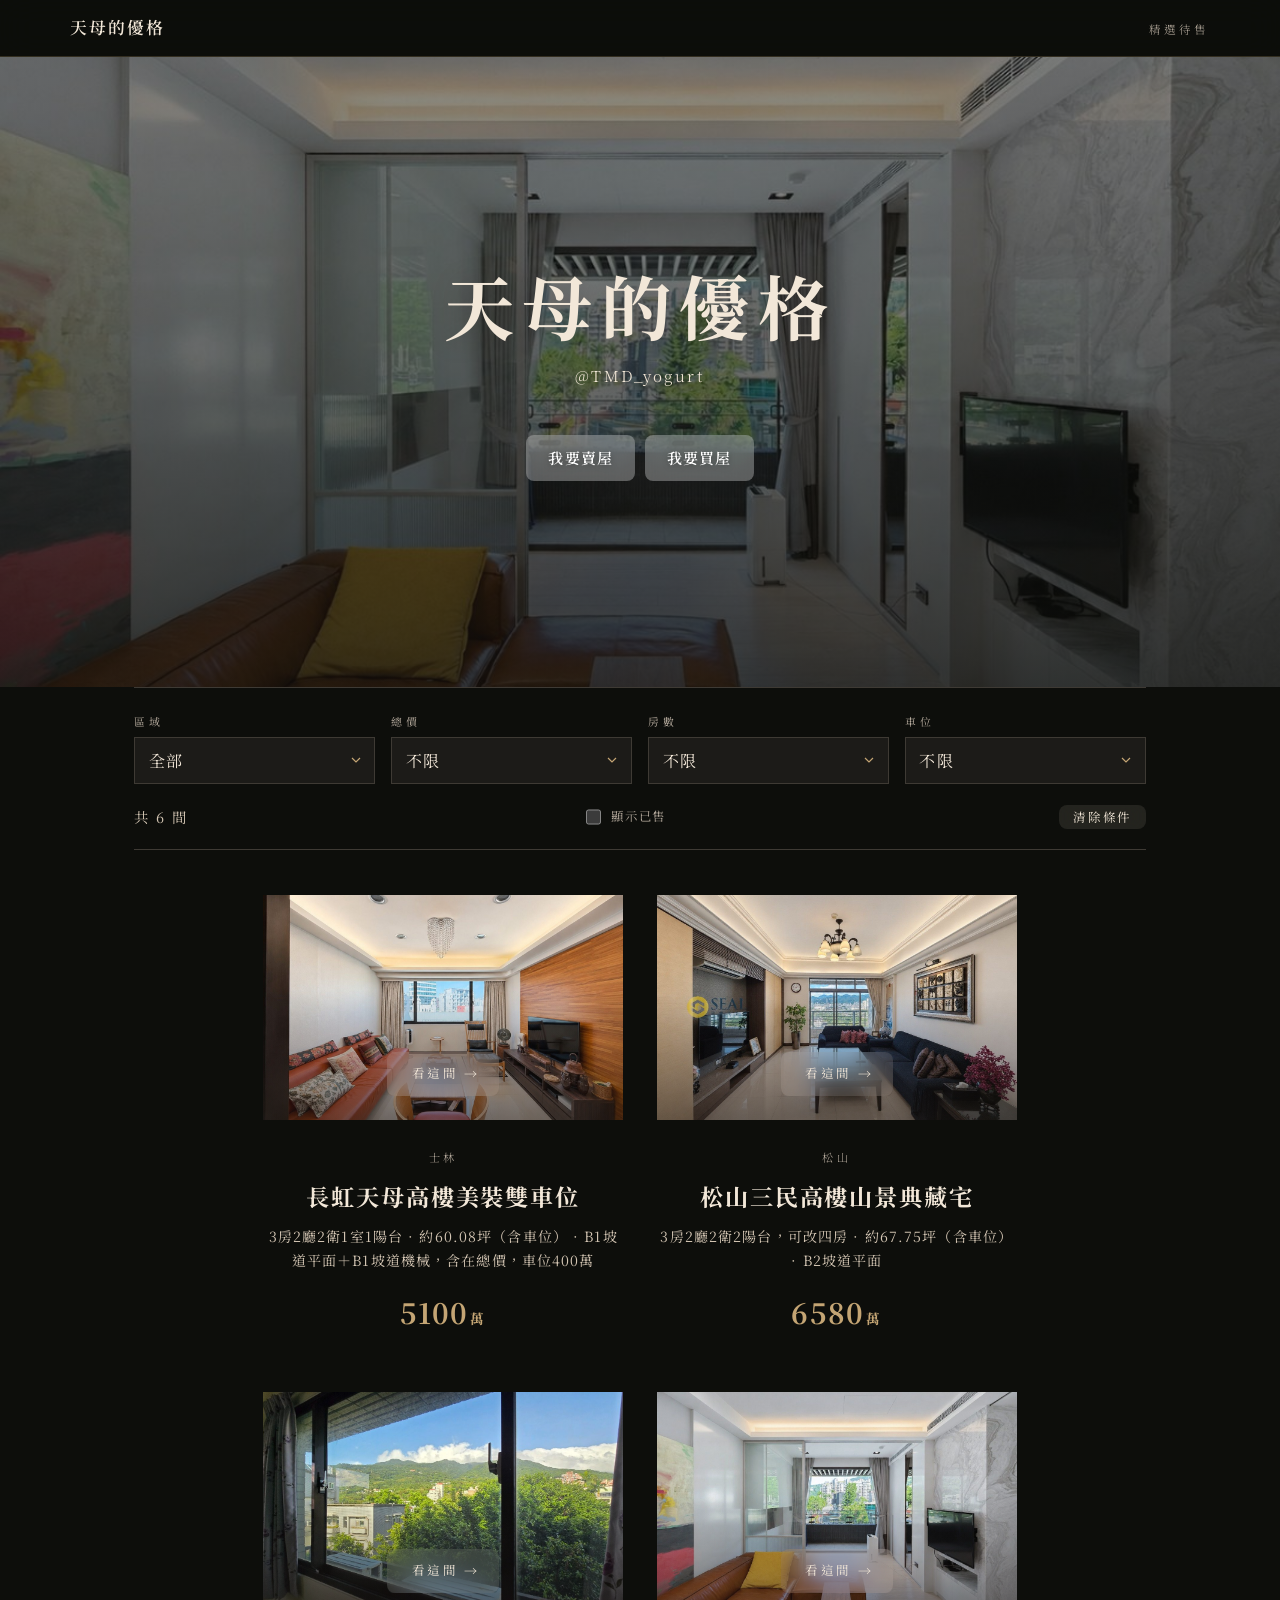
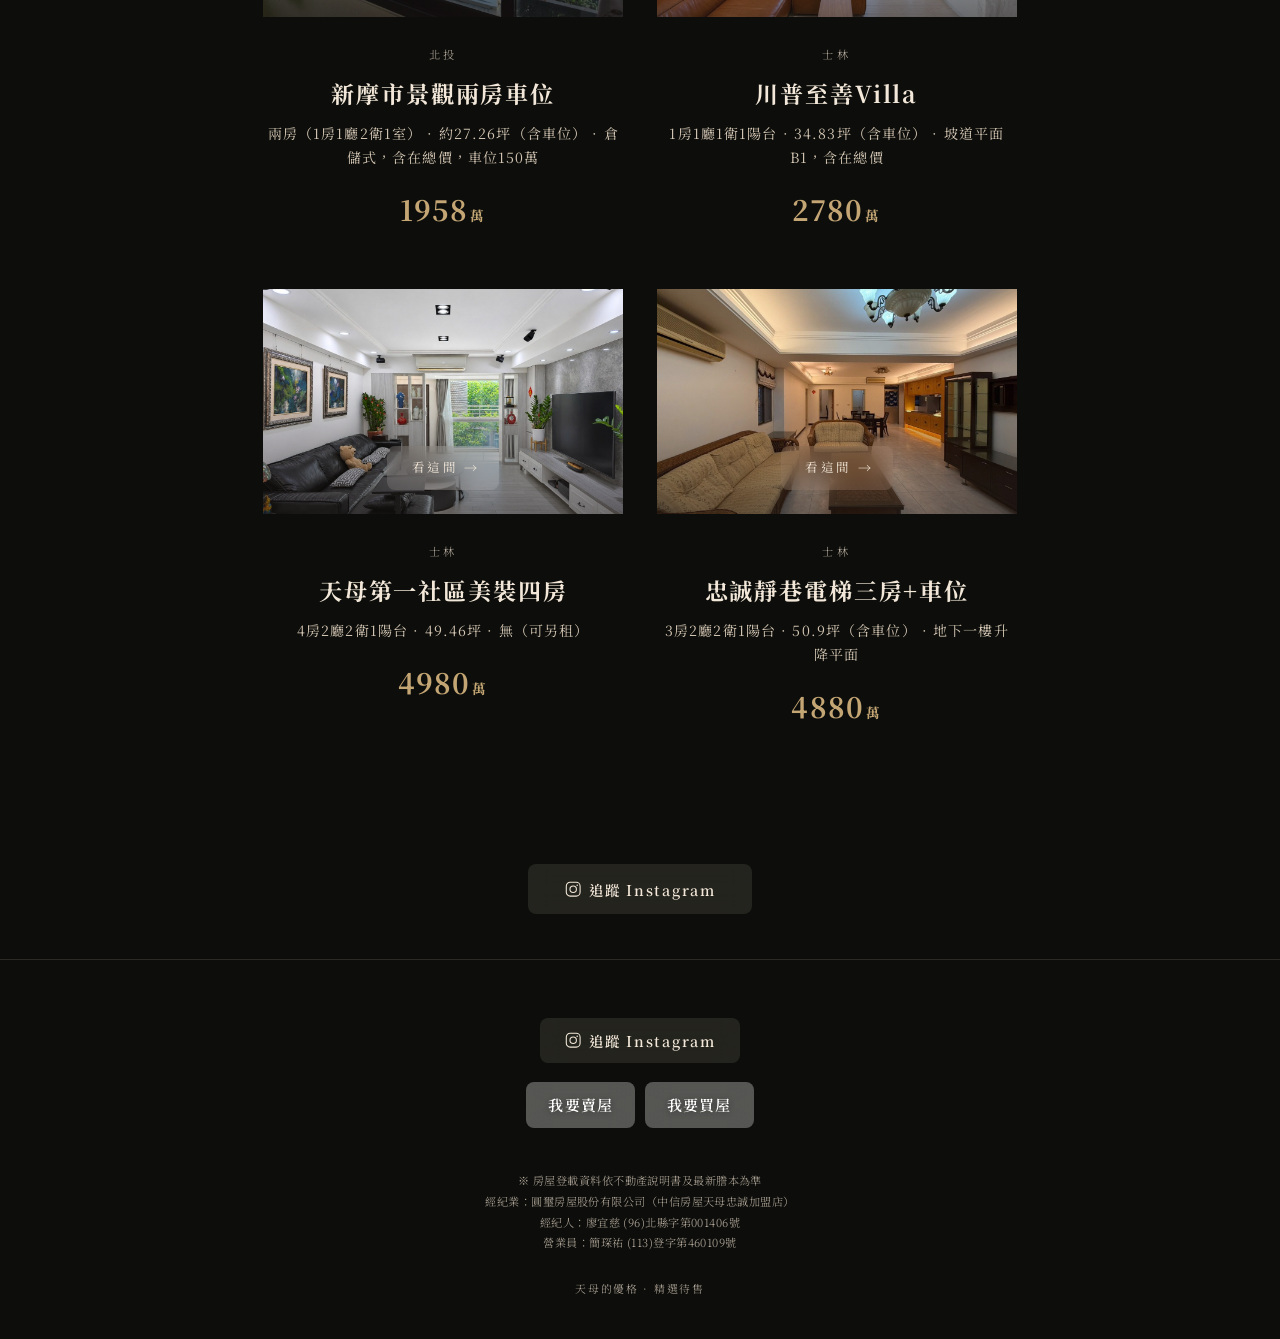
==== index.html @ 72b0d85f "新增長虹天母高樓美裝雙車位銷售頁，並附上實價登錄截圖" ====
<!DOCTYPE html>
<html lang="zh-Hant">
<head>
  <meta charset="utf-8">
  <meta name="viewport" content="width=device-width, initial-scale=1, viewport-fit=cover">
  <title>精選待售案件｜天母的優格</title>
  <meta name="theme-color" content="#0d0e0b">
    <meta property="og:type" content="website">
  <meta property="og:title" content="精選待售案件｜天母的優格">
  <meta name="twitter:card" content="summary_large_image">
  <meta name="description" content="天母的優格精選待售案件">
  <meta property="og:description" content="天母的優格精選待售案件">
  <meta property="og:image" content="https://lohateve.github.io/assets/images/listings/changhong-tianmu/og.jpg">
  <meta name="twitter:image" content="https://lohateve.github.io/assets/images/listings/changhong-tianmu/og.jpg">
  <link rel="canonical" href="https://lohateve.github.io/">
  <meta property="og:url" content="https://lohateve.github.io/">
  <link rel="icon" href="assets/icons/favicon.svg" type="image/svg+xml">
  <link rel="preconnect" href="https://fonts.googleapis.com">
  <link rel="preconnect" href="https://fonts.gstatic.com" crossorigin>
  <link href="https://fonts.googleapis.com/css2?family=Noto+Serif+TC:wght@300;400;600;700&display=swap" rel="stylesheet">
  <link rel="stylesheet" href="assets/css/style.css">
  <script src="assets/js/filters.js" defer></script>
</head>
<body class="home">
  <a class="skip" href="#main">跳到主要內容</a>
  <header class="site-header">
    <a class="wordmark" href="index.html">天母的優格</a>
    <span class="header-tag">精選待售</span>
  </header>
  <main id="main">
    <section class="home-hero">
      <div class="home-hero-media" aria-hidden="true"><img src="assets/images/listings/zhishan-villa/photo-03.jpg" alt="" width="1920" height="1280"></div>
      <div class="home-hero-inner">
        <h1>天母的優格</h1>
        <p class="home-hero-handle">@TMD_yogurt</p>
    <nav class="form-actions cols-2 form-actions-hero" aria-label="我要賣屋與我要買屋">
      <a class="btn btn-ghost" href="https://docs.google.com/forms/d/e/1FAIpQLScSFdNd-1ix62VTerGN_5byXFEyeibv90pszU_WqePWaiSI_w/viewform" rel="noopener noreferrer" target="_blank">我要賣屋</a><a class="btn btn-ghost" href="https://docs.google.com/forms/d/e/1FAIpQLScEk5eVyYvEtmqASyje22h95-CnitPzZKTNXw9LnvUdBThfCg/viewform" rel="noopener noreferrer" target="_blank">我要買屋</a>
    </nav>
      </div>
    </section>
    <section class="filter-bar" aria-label="篩選物件">
      <button class="filter-toggle" type="button" aria-expanded="false" aria-controls="filter-panel">
        <span>篩選</span><span class="filter-count" data-filter-count></span>
      </button>
      <form class="filter-panel" id="filter-panel" autocomplete="off">
        <label class="filter-field"><span>區域</span>
          <select name="area"><option value="">全部</option><option value="士林">士林</option><option value="松山">松山</option><option value="北投">北投</option></select>
        </label>
        <label class="filter-field"><span>總價</span>
          <select name="price">
            <option value="">不限</option>
            <option value="0-3000">3000萬以下</option>
            <option value="3000-5000">3000到5000萬</option>
            <option value="5000-8000">5000到8000萬</option>
            <option value="8000-">8000萬以上</option>
          </select>
        </label>
        <label class="filter-field"><span>房數</span>
          <select name="rooms">
            <option value="">不限</option>
            <option value="1">1房</option>
            <option value="2">2房</option>
            <option value="3">3房</option>
            <option value="4">4房以上</option>
          </select>
        </label>
        <label class="filter-field"><span>車位</span>
          <select name="parking">
            <option value="">不限</option>
            <option value="1">有車位</option>
            <option value="0">沒有車位</option>
          </select>
        </label>
        <div class="filter-foot">
          <p class="filter-result" data-filter-result></p>
          <label class="check-sold"><input type="checkbox" id="show-sold" name="sold">顯示已售</label>
          <button class="filter-reset" type="reset">清除條件</button>
        </div>
      </form>
    </section>
    <section class="listings" id="listings" aria-live="polite">
      <a class="listing-card" data-listing href="listings/changhong-tianmu/index.html"
         data-area="士林" data-price="5100" data-rooms="3"
         data-parking="1" data-status="sale">
        <div class="card-photo"><img src="assets/images/listings/changhong-tianmu/photo-01.jpg" alt="客廳沙發區，窗邊採光" width="1600" height="1000"><span class="card-overlay" aria-hidden="true"><span class="card-cta">看這間 <i>→</i></span></span></div>
        <div class="card-meta">
          <p class="loc">士林</p>
          <h2>長虹天母高樓美裝雙車位</h2>
          <p class="sum">3房2廳2衛1室1陽台 · 約60.08坪（含車位） · B1坡道平面＋B1坡道機械，含在總價，車位400萬</p>
          <p class="card-price">5100<small>萬</small></p>
        </div>
      </a>
      <a class="listing-card" data-listing href="listings/jianan/index.html"
         data-area="松山" data-price="6580" data-rooms="3"
         data-parking="1" data-status="sale">
        <div class="card-photo"><img src="assets/images/listings/jianan/photo-01.jpg" alt="客廳看出去，陽明山就在窗外" width="1600" height="1000"><span class="card-overlay" aria-hidden="true"><span class="card-cta">看這間 <i>→</i></span></span></div>
        <div class="card-meta">
          <p class="loc">松山</p>
          <h2>松山三民高樓山景典藏宅</h2>
          <p class="sum">3房2廳2衛2陽台，可改四房 · 約67.75坪（含車位） · B2坡道平面</p>
          <p class="card-price">6580<small>萬</small></p>
        </div>
      </a>
      <a class="listing-card" data-listing href="listings/xinmoshi/index.html"
         data-area="北投" data-price="1958" data-rooms="2"
         data-parking="1" data-status="sale">
        <div class="card-photo"><img src="assets/images/listings/xinmoshi/photo-01.jpg" alt="窗邊看出去，整片山跟樹" width="1600" height="1000"><span class="card-overlay" aria-hidden="true"><span class="card-cta">看這間 <i>→</i></span></span></div>
        <div class="card-meta">
          <p class="loc">北投</p>
          <h2>新摩市景觀兩房車位</h2>
          <p class="sum">兩房（1房1廳2衛1室） · 約27.26坪（含車位） · 倉儲式，含在總價，車位150萬</p>
          <p class="card-price">1958<small>萬</small></p>
        </div>
      </a>
      <a class="listing-card" data-listing href="listings/zhishan-villa/index.html"
         data-area="士林" data-price="2780" data-rooms="1"
         data-parking="1" data-status="sale">
        <div class="card-photo"><img src="assets/images/listings/zhishan-villa/photo-03.jpg" alt="客廳望向陽台與山景" width="1600" height="1000"><span class="card-overlay" aria-hidden="true"><span class="card-cta">看這間 <i>→</i></span></span></div>
        <div class="card-meta">
          <p class="loc">士林</p>
          <h2>川普至善Villa</h2>
          <p class="sum">1房1廳1衛1陽台 · 34.83坪（含車位） · 坡道平面 B1，含在總價</p>
          <p class="card-price">2780<small>萬</small></p>
        </div>
      </a>
      <a class="listing-card" data-listing href="listings/zhongcheng/index.html"
         data-area="士林" data-price="4980" data-rooms="4"
         data-parking="0" data-status="sale">
        <div class="card-photo"><img src="assets/images/listings/zhongcheng/photo-01.jpg" alt="客廳望向陽台，窗外一片綠" width="1600" height="1000"><span class="card-overlay" aria-hidden="true"><span class="card-cta">看這間 <i>→</i></span></span></div>
        <div class="card-meta">
          <p class="loc">士林</p>
          <h2>天母第一社區美裝四房</h2>
          <p class="sum">4房2廳2衛1陽台 · 49.46坪 · 無（可另租）</p>
          <p class="card-price">4980<small>萬</small></p>
        </div>
      </a>
      <a class="listing-card" data-listing href="listings/zhongjing/index.html"
         data-area="士林" data-price="4880" data-rooms="3"
         data-parking="1" data-status="sale">
        <div class="card-photo"><img src="assets/images/listings/zhongjing/photo-01.jpg" alt="客廳望向餐廳與廚房" width="1600" height="1000"><span class="card-overlay" aria-hidden="true"><span class="card-cta">看這間 <i>→</i></span></span></div>
        <div class="card-meta">
          <p class="loc">士林</p>
          <h2>忠誠靜巷電梯三房+車位</h2>
          <p class="sum">3房2廳2衛1陽台 · 50.9坪（含車位） · 地下一樓升降平面</p>
          <p class="card-price">4880<small>萬</small></p>
        </div>
      </a>
      <p class="empty-listings filter-empty" hidden>沒有符合條件的物件　換個條件看看</p>
    </section>
    <section class="section ig-cta" id="instagram" aria-label="追蹤 Instagram">
      <a class="btn btn-ig-follow" href="https://www.instagram.com/TMD_yogurt/" rel="noopener noreferrer" target="_blank"><svg class="ig-icon" viewBox="0 0 24 24" aria-hidden="true">
  <rect x="3" y="3" width="18" height="18" rx="5" fill="none" stroke="currentColor" stroke-width="1.4"/>
  <circle cx="12" cy="12" r="4.2" fill="none" stroke="currentColor" stroke-width="1.4"/>
  <circle cx="17.2" cy="6.8" r="1" fill="currentColor"/>
</svg><span>追蹤 Instagram</span></a>
    </section>
  </main>

  <footer class="site-footer">
    <div class="ig-cta ig-cta-footer">
      <a class="btn btn-ig-follow" href="https://www.instagram.com/TMD_yogurt/" rel="noopener noreferrer" target="_blank"><svg class="ig-icon" viewBox="0 0 24 24" aria-hidden="true">
  <rect x="3" y="3" width="18" height="18" rx="5" fill="none" stroke="currentColor" stroke-width="1.4"/>
  <circle cx="12" cy="12" r="4.2" fill="none" stroke="currentColor" stroke-width="1.4"/>
  <circle cx="17.2" cy="6.8" r="1" fill="currentColor"/>
</svg><span>追蹤 Instagram</span></a>
    </div>

    <nav class="form-actions cols-2 form-actions-footer" aria-label="我要賣屋與我要買屋">
      <a class="btn btn-ghost" href="https://docs.google.com/forms/d/e/1FAIpQLScSFdNd-1ix62VTerGN_5byXFEyeibv90pszU_WqePWaiSI_w/viewform" rel="noopener noreferrer" target="_blank">我要賣屋</a><a class="btn btn-ghost" href="https://docs.google.com/forms/d/e/1FAIpQLScEk5eVyYvEtmqASyje22h95-CnitPzZKTNXw9LnvUdBThfCg/viewform" rel="noopener noreferrer" target="_blank">我要買屋</a>
    </nav>

    <div class="legal">
      <p>※ 房屋登載資料依不動產說明書及最新謄本為準</p>
<p>經紀業：圓璽房屋股份有限公司（中信房屋天母忠誠加盟店）</p>
<p>經紀人：廖宜慈 (96)北縣字第001406號</p>
<p>營業員：簡琛祐 (113)登字第460109號</p>
    </div>
    <p class="copyright">天母的優格 · 精選待售</p>
  </footer>
</body>
</html>
---- assets/css/style.css ----
/* 天母的優格｜精選待售
   墨夜展廊：近黑展廊、香檳金細線、霧面玻璃頂欄
   照片自己發光，介面退到暗處 */

:root {
  --paper: #0d0e0b;
  --paper-deep: #161613;
  --paper-lift: #1c1b18;
  --ink: #f2e7d8;
  --ink-soft: #d4c6b4;
  --mute: #b4a99c;
  --mute-2: #b4a99c;
  --line: #2c2a26;
  --line-strong: #3e3a34;
  --cinnabar: #c4a574;
  --cinnabar-soft: #d4b896;
  --gold: #c4a574;
  --line-green: #06c755;
  --line-green-dark: #05a848;
  --shadow: rgba(0, 0, 0, 0.45);
  --sans: "Noto Serif TC", "Noto Serif CJK TC", "Source Han Serif TC", "Songti TC", serif;
  --serif: "Noto Serif TC", "Noto Serif CJK TC", "Source Han Serif TC", "Songti TC", serif;
  --latin: "Noto Serif TC", "Noto Serif CJK TC", "Source Han Serif TC", "Songti TC", serif;
  --ease: cubic-bezier(0.22, 1, 0.36, 1);
  --pad: clamp(1.4rem, 5.5vw, 5rem);
  --measure: 42rem;
  --max: 72rem;
  --cta-h: 0px;
}

*,
*::before,
*::after { box-sizing: border-box; }

html {
  scroll-behavior: smooth;
  background: var(--paper);
  -webkit-text-size-adjust: 100%;
  color-scheme: dark;
}

body {
  margin: 0;
  color: var(--ink);
  background: var(--paper);
  font-family: var(--sans);
  font-weight: 400;
  font-size: 16px;
  line-height: 1.75;
  letter-spacing: 0.02em;
  text-rendering: optimizeLegibility;
  -webkit-font-smoothing: antialiased;
  min-height: 100vh;
  display: flex;
  flex-direction: column;
}

img { max-width: 100%; height: auto; display: block; }
a { color: inherit; text-decoration: none; }
button, select, input { font-family: inherit; color: inherit; background: none; border: 0; }
button { cursor: pointer; }
h1, h2, h3, p, figure, dl, dt, dd, ul { margin: 0; }
ul { padding: 0; list-style: none; }

.skip {
  position: absolute;
  left: -999px;
  top: 0;
  background: var(--ink);
  color: var(--paper);
  padding: 0.5rem 1rem;
  z-index: 100;
}
.skip:focus { left: 0.5rem; top: 0.5rem; }

/* ---------- header ---------- */
.site-header {
  display: flex;
  align-items: baseline;
  justify-content: space-between;
  gap: 1rem;
  padding: 1.05rem var(--pad);
  position: sticky;
  top: 0;
  z-index: 20;
  background: rgba(13, 14, 11, 0.72);
  backdrop-filter: blur(18px) saturate(1.1);
  -webkit-backdrop-filter: blur(18px) saturate(1.1);
  border-bottom: 1px solid rgba(196, 165, 116, 0.22);
}

.wordmark {
  font-family: var(--serif);
  font-weight: 600;
  font-size: 1.05rem;
  letter-spacing: 0.12em;
  line-height: 1.2;
  transition: color 0.35s ease;
}

.wordmark:hover { color: var(--cinnabar); }

.header-tag {
  font-family: var(--sans);
  font-weight: 300;
  font-size: 0.72rem;
  letter-spacing: 0.28em;
  color: var(--mute);
}

/* ---------- example / sold marks ---------- */
.example-banner {
  text-align: center;
  font-size: 0.72rem;
  letter-spacing: 0.22em;
  color: var(--mute);
  background: var(--paper-deep);
  padding: 0.75rem var(--pad);
  border-bottom: 1px solid var(--line);
}

/* ---------- homepage hero ---------- */
.home-hero {
  position: relative;
  isolation: isolate;
  display: flex;
  flex-direction: column;
  justify-content: center;
  align-items: center;
  text-align: center;
  min-height: 75vh;
  padding: 5.5rem var(--pad);
  overflow: hidden;
  background: var(--paper);
}

@media (min-width: 880px) {
  .home-hero {
    min-height: 70vh;
    padding: 6.5rem var(--pad);
  }
}

.home-hero-media {
  position: absolute;
  inset: 0;
  z-index: 0;
}

.home-hero-media img {
  width: 100%;
  height: 100%;
  object-fit: cover;
  object-position: center 48%;
}

.home-hero-media::after {
  content: "";
  position: absolute;
  inset: 0;
  background: linear-gradient(
    180deg,
    rgba(13, 14, 11, 0.46) 0%,
    rgba(13, 14, 11, 0.58) 42%,
    rgba(13, 14, 11, 0.82) 100%
  );
}

.home-hero-inner {
  position: relative;
  z-index: 1;
  display: flex;
  flex-direction: column;
  align-items: center;
  max-width: 44rem;
}

.home-hero h1 {
  font-family: var(--sans);
  font-weight: 700;
  font-size: clamp(2.4rem, 7.5vw, 4.4rem);
  letter-spacing: 0.12em;
  line-height: 1.2;
  color: var(--ink);
  text-shadow: 0 2px 28px rgba(0, 0, 0, 0.28);
}

.home-hero-handle {
  margin-top: 1rem;
  font-family: var(--sans);
  font-weight: 300;
  font-size: 0.95rem;
  letter-spacing: 0.14em;
  color: var(--ink);
  text-shadow: 0 1px 16px rgba(0, 0, 0, 0.3);
}

.form-actions-hero {
  padding-top: 2.8rem;
  padding-bottom: 0;
}

/* ---------- filter ---------- */
.filter-bar {
  max-width: var(--max);
  margin: 0 auto 2.8rem;
  padding: 0 var(--pad);
}

.filter-toggle {
  width: 100%;
  display: flex;
  align-items: center;
  justify-content: space-between;
  min-height: 3rem;
  padding: 0.6rem 0.85rem;
  border: none;
  border-radius: 8px;
  font-family: var(--sans);
  font-size: 0.8rem;
  letter-spacing: 0.32em;
  color: var(--ink);
  background: rgba(242, 231, 216, 0.10);
  backdrop-filter: blur(12px) saturate(140%);
  -webkit-backdrop-filter: blur(12px) saturate(140%);
  transition: background 0.25s ease;
}

.filter-toggle:hover,
.filter-toggle:focus-visible {
  background: rgba(242, 231, 216, 0.18);
}

.filter-toggle::after {
  content: "+";
  font-family: var(--latin);
  font-size: 1.3rem;
  letter-spacing: 0;
  line-height: 1;
  margin-left: 0.8rem;
  color: var(--mute);
}

.filter-toggle[aria-expanded="true"]::after { content: "–"; }

.filter-toggle .filter-count {
  margin-left: auto;
  font-size: 0.72rem;
  letter-spacing: 0.18em;
  color: var(--mute);
}

.filter-toggle.is-active span:first-child { color: var(--cinnabar); }

.filter-panel {
  display: none;
  grid-template-columns: repeat(2, minmax(0, 1fr));
  gap: 1rem 0.9rem;
  padding: 1.4rem 0.2rem 1.5rem;
  border-bottom: 1px solid var(--line);
}

.filter-panel.is-open { display: grid; }

.filter-field {
  display: flex;
  flex-direction: column;
  gap: 0.4rem;
  min-width: 0;
}

.filter-field > span {
  font-size: 0.68rem;
  letter-spacing: 0.36em;
  color: var(--mute);
}

.filter-field select {
  -webkit-appearance: none;
  appearance: none;
  width: 100%;
  min-height: 2.9rem;
  padding: 0.55rem 2.2rem 0.55rem 0.85rem;
  font-family: var(--serif);
  font-size: 1rem;
  letter-spacing: 0.08em;
  color: var(--ink);
  background-color: var(--paper-lift);
  background-image: url("data:image/svg+xml;utf8,<svg xmlns='http://www.w3.org/2000/svg' width='10' height='6' viewBox='0 0 10 6'><path d='M1 1l4 4 4-4' fill='none' stroke='%23c4a574' stroke-width='1.2'/></svg>");
  background-repeat: no-repeat;
  background-position: right 0.85rem center;
  border: 1px solid var(--line-strong);
  border-radius: 0;
  cursor: pointer;
  transition: border-color 0.2s ease;
  color-scheme: dark;
}

.filter-field select:hover,
.filter-field select:focus-visible {
  border-color: var(--cinnabar);
  outline: none;
}

.filter-foot {
  grid-column: 1 / -1;
  display: flex;
  flex-wrap: wrap;
  align-items: center;
  justify-content: space-between;
  gap: 0.8rem 1rem;
}

.filter-result {
  font-family: var(--serif);
  font-size: 0.9rem;
  letter-spacing: 0.14em;
  color: var(--ink-soft);
}

.filter-reset {
  font-size: 0.78rem;
  letter-spacing: 0.22em;
  color: var(--ink);
  padding: 0.6rem 0.85rem;
  border: none;
  border-radius: 8px;
  background: rgba(242, 231, 216, 0.10);
  backdrop-filter: blur(12px) saturate(140%);
  -webkit-backdrop-filter: blur(12px) saturate(140%);
  transition: background 0.25s ease, color 0.25s ease;
}

.filter-reset:hover,
.filter-reset:focus-visible {
  color: var(--ink);
  background: rgba(242, 231, 216, 0.20);
  outline: none;
}

.check-sold {
  display: inline-flex;
  align-items: center;
  gap: 0.45rem;
  font-size: 0.78rem;
  letter-spacing: 0.14em;
  color: var(--mute);
  cursor: pointer;
  user-select: none;
}

.check-sold input {
  width: 0.95rem;
  height: 0.95rem;
  accent-color: var(--cinnabar);
}

@media (min-width: 880px) {
  .filter-toggle { display: none; }
  .filter-panel,
  .filter-panel.is-open {
    display: grid;
    grid-template-columns: repeat(4, minmax(0, 1fr));
    align-items: end;
    gap: 1.1rem 1rem;
    padding: 1.5rem 0 1.2rem;
    border-top: 1px solid var(--line-strong);
    border-bottom: 1px solid var(--line-strong);
  }
  .filter-foot {
    grid-column: 1 / -1;
    padding-top: 0.2rem;
  }
  .filter-reset { padding: 0.2rem 0.85rem; }
}

/* ---------- listing cards ---------- */
.listings {
  display: grid;
  grid-template-columns: 1fr;
  gap: 3.6rem 2rem;
  align-items: start;
  padding: 0 var(--pad) 5.5rem;
  max-width: var(--max);
  margin: 0 auto;
  width: 100%;
}

.listings .empty-listings { grid-column: 1 / -1; }

.listing-card {
  display: block;
  max-width: 52rem;
  margin: 0 auto;
  color: inherit;
}

.listing-card.is-hidden,
.listing-card[hidden] { display: none; }

.listing-card .card-photo {
  position: relative;
  background: var(--paper-deep);
  overflow: hidden;
}

.listing-card img {
  width: 100%;
  aspect-ratio: 16 / 10;
  object-fit: cover;
  object-position: center 50%;
  transition: transform 1.1s var(--ease), filter 0.6s ease;
}

.listing-card:hover img,
.listing-card:focus-visible img { transform: scale(1.045); }

.listing-card:focus-visible {
  outline: 2px solid var(--cinnabar);
  outline-offset: 4px;
}

.listing-card.is-sold img {
  filter: grayscale(0.55) brightness(0.96);
}

.card-overlay {
  position: absolute;
  inset: 0;
  display: flex;
  align-items: flex-end;
  justify-content: center;
  padding: 0 1.25rem 1.45rem;
  background: linear-gradient(
    180deg,
    rgba(27, 23, 20, 0) 42%,
    rgba(27, 23, 20, 0.55) 100%
  );
  pointer-events: none;
  transition: background 0.45s var(--ease);
}

.card-cta {
  display: inline-flex;
  align-items: center;
  gap: 0.45em;
  font-family: var(--sans);
  font-style: normal;
  font-size: 0.78rem;
  font-weight: 400;
  letter-spacing: 0.28em;
  color: #f2e7d8;
  border: none;
  border-radius: 8px;
  padding: 0.68rem 1.4rem 0.68rem 1.55rem;
  background: rgba(242, 231, 216, 0.12);
  backdrop-filter: blur(12px) saturate(140%);
  -webkit-backdrop-filter: blur(12px) saturate(140%);
  transition: background 0.35s ease, color 0.35s ease;
}

.card-cta i {
  font-style: normal;
  letter-spacing: 0;
  font-family: var(--latin);
  font-size: 1.05em;
}

@media (hover: hover) and (pointer: fine) {
  .listing-card:hover .card-overlay,
  .listing-card:focus-visible .card-overlay {
    background: linear-gradient(
      180deg,
      rgba(27, 23, 20, 0.1) 28%,
      rgba(27, 23, 20, 0.62) 100%
    );
  }
  .listing-card:hover .card-cta,
  .listing-card:focus-visible .card-cta {
    background: rgba(242, 231, 216, 0.22);
    color: #f2e7d8;
  }
}

.card-badge {
  position: absolute;
  top: 0.85rem;
  left: 0.85rem;
  z-index: 2;
  font-size: 0.68rem;
  letter-spacing: 0.28em;
  padding: 0.35rem 0.7rem;
  background: rgba(13, 14, 11, 0.78);
  color: #f2e7d8;
}

.card-badge.is-example {
  left: auto;
  right: 0.85rem;
  background: rgba(138, 90, 18, 0.88);
}

.card-meta {
  padding: 1.75rem 0.2rem 0;
  text-align: center;
}

.card-meta .loc {
  font-size: 0.7rem;
  font-weight: 300;
  letter-spacing: 0.32em;
  color: var(--mute);
}

.card-meta h2 {
  font-family: var(--serif);
  font-weight: 700;
  font-size: clamp(1.7rem, 4vw, 2.35rem);
  letter-spacing: 0.08em;
  margin: 0.55rem 0 0.45rem;
  text-wrap: balance;
}

.card-meta .sum {
  font-family: var(--serif);
  color: var(--ink-soft);
  letter-spacing: 0.08em;
  font-size: 0.95rem;
}

.card-meta .card-price {
  margin-top: 0.95rem;
  font-family: var(--latin);
  font-weight: 700;
  font-size: 2rem;
  color: var(--cinnabar);
  letter-spacing: 0.04em;
}

.card-meta .card-price small {
  font-family: var(--serif);
  font-size: 0.85rem;
  letter-spacing: 0.16em;
  margin-left: 0.15em;
}

.listing-card.is-sold .card-price { color: var(--mute); }

.empty-listings {
  display: none;
  text-align: center;
  color: var(--mute);
  font-family: var(--serif);
  letter-spacing: 0.12em;
  padding: 4rem 0;
}

.empty-listings.is-visible { display: block; }

@media (min-width: 720px) {
  .listings {
    grid-template-columns: repeat(auto-fit, minmax(18rem, 24rem));
    justify-content: center;
    gap: 3.2rem 1.9rem;
  }
  .listings:not(:has(.listing-card ~ .listing-card)) {
    grid-template-columns: minmax(20rem, 34rem);
  }
  .listings .listing-card { max-width: none; width: 100%; }
  .listings .card-meta h2 { font-size: clamp(1.35rem, 2.4vw, 1.75rem); letter-spacing: 0.12em; }
  .listings .card-meta .card-price { font-size: 1.75rem; }
}

@media (min-width: 1100px) {
  .listings {
    grid-template-columns: repeat(auto-fit, minmax(19rem, 22.5rem));
    justify-content: center;
    gap: 3.4rem 2.1rem;
  }
  .listings:not(:has(.listing-card ~ .listing-card)) {
    grid-template-columns: minmax(22rem, 34rem);
  }
  .listings .card-meta h2 { font-size: 1.45rem; letter-spacing: 0.08em; }
  .listings .card-meta .sum { font-size: 0.88rem; }
}

/* ---------- listing page hero ---------- */
.hero {
  position: relative;
  margin: 0;
  background: #050505;
}

.hero img {
  width: 100%;
  height: auto;
  aspect-ratio: 4 / 3;
  object-fit: cover;
  object-position: center 55%;
  cursor: zoom-in;
}

@media (min-width: 880px) {
  .hero img {
    aspect-ratio: 2 / 1;
    max-height: 62vh;
    object-position: center 48%;
  }
}

/* ---------- title block ---------- */
.title-block {
  padding: 3.4rem var(--pad) 1.6rem;
  max-width: var(--max);
  margin: 0 auto;
  text-align: center;
}

.eyebrow {
  font-family: var(--sans);
  font-size: 0.72rem;
  font-weight: 300;
  letter-spacing: 0.38em;
  color: var(--mute);
  margin-bottom: 1.2rem;
}

.title-block h1 {
  font-family: var(--serif);
  font-weight: 700;
  font-size: clamp(2.4rem, 8vw, 5.2rem);
  letter-spacing: 0.06em;
  line-height: 1.15;
  font-feature-settings: "kern";
  text-wrap: balance;
}

.lead {
  font-family: var(--serif);
  font-weight: 400;
  font-size: clamp(1.05rem, 2.6vw, 1.35rem);
  letter-spacing: 0.08em;
  margin-top: 1.2rem;
  color: var(--ink-soft);
}

.price {
  margin-top: 2.15rem;
  display: flex;
  align-items: baseline;
  justify-content: center;
  gap: 0.2em;
  color: var(--cinnabar);
}

.price .num {
  font-family: var(--latin);
  font-weight: 700;
  font-size: clamp(3rem, 10vw, 5.6rem);
  letter-spacing: 0.02em;
  line-height: 0.9;
  font-variant-numeric: lining-nums;
}

.price .unit {
  font-family: var(--serif);
  font-weight: 600;
  font-size: clamp(1.05rem, 2.8vw, 1.5rem);
  letter-spacing: 0.18em;
}

.status-pill {
  display: inline-block;
  margin-left: 0.7rem;
  font-family: var(--sans);
  font-size: 0.7rem;
  letter-spacing: 0.28em;
  color: var(--mute);
  border: 1px solid var(--line-strong);
  padding: 0.28rem 0.65rem;
  align-self: center;
  transform: translateY(-0.35em);
}

.price.is-sold,
.price.is-sold .num { color: var(--mute); }

/* ---------- sections ---------- */
.section {
  scroll-margin-top: 4.25rem;
  padding: 3.4rem var(--pad);
  max-width: var(--max);
  margin: 0 auto;
  width: 100%;
}

.section-title {
  font-family: var(--sans);
  font-weight: 400;
  font-size: 0.7rem;
  letter-spacing: 0.42em;
  color: var(--mute);
  margin-bottom: 1.9rem;
  display: flex;
  align-items: center;
  gap: 0.85rem;
}

.section-title::after {
  content: "";
  flex: 1;
  height: 1px;
  background: rgba(196, 165, 116, 0.35);
}

/* ---------- specs ---------- */
.specs-grid {
  display: grid;
  grid-template-columns: 1fr;
  gap: 0;
  border-top: 1px solid var(--line);
}

.specs-grid div {
  display: grid;
  grid-template-columns: 6.2rem 1fr;
  gap: 1rem;
  padding: 1.05rem 0;
  border-bottom: 1px solid var(--line);
  align-items: baseline;
}

.specs-grid dt {
  font-family: var(--sans);
  font-size: 0.75rem;
  letter-spacing: 0.16em;
  color: var(--mute);
  font-weight: 400;
}

.specs-grid dd {
  font-family: var(--serif);
  font-size: 1.02rem;
  letter-spacing: 0.04em;
  color: var(--ink);
  font-weight: 600;
}

@media (min-width: 720px) {
  .specs-grid {
    grid-template-columns: 1fr 1fr;
    column-gap: 3.8rem;
  }
}

/* ---------- gallery ---------- */
.gallery-grid {
  display: grid;
  grid-template-columns: 1fr 1fr;
  gap: 0.5rem;
}

.gallery-grid a {
  display: block;
  background: var(--paper-deep);
  overflow: hidden;
  cursor: zoom-in;
}

.gallery-grid img {
  width: 100%;
  height: 100%;
  object-fit: cover;
  aspect-ratio: 4 / 3;
  transition: transform 0.7s var(--ease);
}

.gallery-grid a.wide img { aspect-ratio: 16 / 9; }

.gallery-grid a:hover img,
.gallery-grid a:focus-visible img { transform: scale(1.03); }

.gallery-grid a:focus-visible {
  outline: 2px solid var(--cinnabar);
  outline-offset: 2px;
}

@media (min-width: 720px) {
  .gallery-grid { gap: 0.65rem; }
  .gallery-grid a.span-2 { grid-column: span 2; }
  .gallery-grid a.span-2 img { aspect-ratio: 16 / 10; height: 100%; }
}

/* ---------- features ---------- */
.feature-list {
  display: grid;
  gap: 0;
  max-width: 38rem;
  margin: 0 auto;
}

.feature-list li {
  font-family: var(--serif);
  font-size: 1.05rem;
  letter-spacing: 0.05em;
  padding: 1rem 0 1rem 1.4rem;
  border-bottom: 1px solid var(--line);
  position: relative;
  line-height: 1.7;
}

.feature-list li:first-child { border-top: 1px solid var(--line); }

.feature-list li::before {
  content: "";
  position: absolute;
  left: 0;
  top: 1.5rem;
  width: 0.55rem;
  height: 1px;
  background: var(--cinnabar);
}

/* ---------- floorplan / registry ---------- */
.floorplan-frame,
.registry-grid a {
  background: var(--paper-lift);
  padding: 1.25rem;
  border: 1px solid var(--line);
}

.floorplan-frame a,
.registry-grid a { display: block; cursor: zoom-in; }

.floorplan-frame img,
.registry-grid img {
  width: 100%;
  max-width: 52rem;
  margin: 0 auto;
  object-fit: contain;
  background: none;
}

.registry-grid {
  display: grid;
  gap: 1rem;
}

@media (min-width: 720px) {
  .registry-grid { grid-template-columns: 1fr; }
}

.registry-note + .registry-note { margin-top: 0.15rem; }
.caption,
.registry-note {
  font-size: 0.78rem;
  letter-spacing: 0.08em;
  color: var(--mute);
  text-align: center;
  margin-top: 1rem;
  line-height: 1.85;
}

.section.reel-section {
  padding-top: 1.6rem;
  padding-bottom: 0.2rem;
}

.reel-embed {
  max-width: 27rem;
  margin: 0 auto;
}

/* ---------- contact / 看屋 ---------- */
.contact {
  text-align: center;
  padding-top: 4.2rem;
  padding-bottom: 3.8rem;
}

.contact .section-title { justify-content: center; }
.contact .section-title::before,
.contact .section-title::after {
  content: "";
  flex: 1;
  height: 1px;
  background: rgba(196, 165, 116, 0.35);
  max-width: 8rem;
}

.agent-name {
  font-family: var(--serif);
  font-weight: 600;
  font-size: 1.55rem;
  letter-spacing: 0.18em;
  margin: 0.4rem 0 1.5rem;
}

.contact-actions {
  display: grid;
  gap: 0.7rem;
  width: min(28.5rem, 100%);
  margin-inline: auto;
  justify-content: center;
}
.contact-actions.cols-1 { grid-template-columns: 1fr; width: min(9.5rem, 100%); }
.contact-actions.cols-2 { grid-template-columns: 1fr 1fr; width: min(19.5rem, 100%); }
.contact-actions.cols-3 { grid-template-columns: 1fr 1fr 1fr; }

.btn {
  display: inline-flex;
  align-items: center;
  justify-content: center;
  gap: 0.4rem;
  box-sizing: border-box;
  width: 100%;
  height: 3.15rem;
  min-height: 3.15rem;
  min-width: 0;
  padding: 0 0.6rem;
  font-family: var(--sans);
  font-size: 0.9rem;
  font-weight: 600;
  letter-spacing: 0.1em;
  color: var(--ink);
  border: none;
  border-radius: 8px;
  background: rgba(242, 231, 216, 0.10);
  backdrop-filter: blur(12px) saturate(140%);
  -webkit-backdrop-filter: blur(12px) saturate(140%);
  transition: background 0.25s ease, color 0.25s ease;
}

.btn svg {
  width: 1.15rem;
  height: 1.15rem;
  flex: none;
}

.btn:hover,
.btn:focus-visible,
.btn-solid:hover,
.btn-solid:focus-visible,
.btn-ghost:hover,
.btn-ghost:focus-visible {
  background: rgba(242, 231, 216, 0.20);
  color: var(--ink);
}

.btn-solid,
.btn-ghost {
  background: rgba(242, 231, 216, 0.10);
  color: var(--ink);
  border: none;
}

/* LINE 半透明綠，尺寸與電話、IG 相同 */
.btn-line {
  background: rgba(6, 199, 85, 0.48);
  color: #fff;
  border: none;
  box-shadow: none;
}

.btn-line:hover,
.btn-line:focus-visible {
  background: rgba(6, 199, 85, 0.68);
  color: #fff;
}

/* ---------- mobile sticky CTA ---------- */
.cta-bar {
  display: none;
}

@media (max-width: 879px) {
  .listing-page.has-cta {
    --cta-h: 4.6rem;
    padding-bottom: calc(var(--cta-h) + env(safe-area-inset-bottom));
  }

  .cta-bar {
    display: block;
    position: fixed;
    left: 0;
    right: 0;
    bottom: 0;
    z-index: 50;
    background: #0d0e0b;
    isolation: isolate;
    transform: translateZ(0);
    overflow: hidden;
    border-top: 1px solid var(--line);
    padding: 0.65rem var(--pad) calc(0.65rem + env(safe-area-inset-bottom));
  }

  .cta-bar .inner {
    display: grid;
    gap: 0.5rem;
    width: 100%;
    max-width: 28.5rem;
    margin: 0 auto;
  }

  .cta-bar.cols-1 .inner { grid-template-columns: 1fr; }
  .cta-bar.cols-2 .inner { grid-template-columns: 1fr 1fr; }
  .cta-bar.cols-3 .inner { grid-template-columns: 1fr 1fr 1fr; }

  .cta-bar .btn {
    height: 2.85rem;
    min-height: 2.85rem;
    padding: 0 0.35rem;
    font-size: 0.82rem;
    letter-spacing: 0.08em;
    width: 100%;
    box-shadow: none;
    min-width: 0;
    white-space: nowrap;
  }
  .cta-bar .btn svg { width: 1rem; height: 1rem; }
}


/* ---------- IG follow CTA ---------- */
.ig-cta {
  text-align: center;
  padding: 1.35rem var(--pad);
}

.ig-cta-mid {
  padding: 1.2rem var(--pad);
}

.ig-cta-footer {
  padding: 0 0 1rem;
}

.ig-cta-footer .btn-ig-follow {
  min-width: 12.5rem;
  height: 2.85rem;
  min-height: 2.85rem;
}

.btn-ig-follow {
  width: auto;
  min-width: 14rem;
  margin-inline: auto;
  padding: 0 1.4rem;
  background: rgba(242, 231, 216, 0.10);
  color: var(--ink);
  border: none;
  letter-spacing: 0.12em;
}

.btn-ig-follow:hover,
.btn-ig-follow:focus-visible {
  background: rgba(242, 231, 216, 0.20);
  color: var(--ink);
}

.btn-ig-follow svg {
  width: 1.15rem;
  height: 1.15rem;
}


/* ---------- owner / buyer forms ---------- */
.form-actions {
  display: flex;
  flex-wrap: nowrap;
  justify-content: center;
  align-items: center;
  gap: 0.6rem;
  width: auto;
  max-width: calc(100% - 2 * var(--pad));
  margin-inline: auto;
}

.form-actions .btn {
  position: relative;
  overflow: hidden;
  width: auto;
  height: auto;
  min-height: 0;
  min-width: 0;
  padding: 10px 22px;
  font-size: 15px;
  font-weight: 600;
  letter-spacing: 0.08em;
  white-space: nowrap;
  color: #fff;
  background: rgba(255, 255, 255, 0.30);
  border: none;
  border-radius: 8px;
  backdrop-filter: blur(16px) saturate(160%);
  -webkit-backdrop-filter: blur(16px) saturate(160%);
  text-shadow: 0 1px 6px rgba(0, 0, 0, 0.35);
  box-shadow: none;
  transition: background 0.3s ease, transform 0.3s ease, box-shadow 0.3s ease;
}

.form-actions .btn::after {
  content: "";
  position: absolute;
  inset: 0;
  background: linear-gradient(
    115deg,
    transparent 25%,
    rgba(255, 255, 255, 0.45) 50%,
    transparent 75%
  );
  transform: translateX(-120%);
  pointer-events: none;
}

.form-actions .btn:hover,
.form-actions .btn:focus-visible {
  color: #fff;
  background: rgba(255, 255, 255, 0.42);
  transform: translateY(-2px);
  box-shadow: 0 8px 22px rgba(0, 0, 0, 0.28);
}

.form-actions .btn:hover::after,
.form-actions .btn:focus-visible::after {
  transform: translateX(120%);
  transition: transform 0.6s ease;
}

@media (prefers-reduced-motion: reduce) {
  .form-actions .btn,
  .form-actions .btn::after {
    transition: none;
  }
  .form-actions .btn:hover,
  .form-actions .btn:focus-visible {
    transform: none;
  }
  .form-actions .btn:hover::after,
  .form-actions .btn:focus-visible::after {
    transform: translateX(-120%);
  }
}

.form-actions-home {
  padding-top: 1.35rem;
  padding-bottom: 0.25rem;
}

.form-actions-footer {
  padding-top: 0.15rem;
  padding-bottom: 0.85rem;
}

/* ---------- footer / IG ---------- */
.site-footer {
  margin-top: auto;
  padding: 3.6rem var(--pad) 2.6rem;
  border-top: 1px solid var(--line);
  text-align: center;
}

.ig-entry {
  display: inline-flex;
  flex-direction: column;
  align-items: center;
  gap: 0.35rem;
  padding: 0.5rem 1rem 1.6rem;
}

.ig-entry .ig-icon {
  width: 1.35rem;
  height: 1.35rem;
  margin-bottom: 0.55rem;
  opacity: 0.85;
}

.ig-entry .ig-line {
  font-family: var(--serif);
  font-size: 1.05rem;
  letter-spacing: 0.16em;
}

.ig-entry .ig-handle {
  font-family: var(--latin);
  font-size: 1.05rem;
  letter-spacing: 0.12em;
  color: var(--mute);
}

.ig-entry:hover .ig-line,
.ig-entry:hover .ig-handle { color: var(--cinnabar); }

.legal {
  max-width: 36rem;
  margin: 1.8rem auto 0;
  font-size: 0.7rem;
  font-weight: 300;
  line-height: 1.85;
  letter-spacing: 0.04em;
  color: var(--mute-2);
}

.legal p { margin: 0; }

.copyright {
  margin-top: 1.6rem;
  font-size: 0.68rem;
  font-weight: 300;
  letter-spacing: 0.16em;
  color: var(--mute-2);
}

/* ---------- lightbox ---------- */
.lb {
  position: fixed;
  inset: 0;
  background: rgba(6, 6, 5, 0.96);
  z-index: 80;
  display: none;
  flex-direction: column;
  align-items: center;
  justify-content: center;
  padding: 3.5rem 0.75rem 2.5rem;
  color: #f2e7d8;
}

.lb.is-open { display: flex; }

.lb img {
  max-width: 100%;
  max-height: calc(100vh - 7rem);
  width: auto;
  height: auto;
  object-fit: contain;
  background: none;
  user-select: none;
  -webkit-user-drag: none;
  cursor: zoom-out;
}

.lb-cap {
  margin-top: 0.9rem;
  font-family: var(--serif);
  font-size: 0.88rem;
  letter-spacing: 0.1em;
  color: rgba(242, 231, 216, 0.82);
  text-align: center;
}

.lb-btn {
  position: absolute;
  width: 3rem;
  height: 3rem;
  display: grid;
  place-items: center;
  color: #f2e7d8;
  opacity: 0.8;
  transition: opacity 0.2s;
  z-index: 2;
}

.lb-btn:hover,
.lb-btn:focus-visible { opacity: 1; }

.lb-close { top: 0.5rem; right: 0.4rem; font-size: 1.6rem; }
.lb-prev { left: 0.15rem; top: 50%; transform: translateY(-50%); font-size: 1.8rem; }
.lb-next { right: 0.15rem; top: 50%; transform: translateY(-50%); font-size: 1.8rem; }

body.lb-on { overflow: hidden; }

/* ---------- motion ---------- */
@media (prefers-reduced-motion: no-preference) {
  .reveal {
    opacity: 0;
    transform: translateY(14px);
    animation: rise 0.9s var(--ease) forwards;
  }
  .hero img {
    animation: ken 20s ease-out both;
  }
}

@media (prefers-reduced-motion: reduce) {
  .listing-card img,
  .listing-card:hover img,
  .listing-card:focus-visible img,
  .gallery-grid a:hover img {
    transition: none;
    transform: none;
  }
}

@keyframes rise {
  to { opacity: 1; transform: none; }
}

@keyframes ken {
  from { transform: scale(1.04); }
  to { transform: scale(1); }
}

/* ---------- 404 ---------- */
.notfound {
  min-height: 70vh;
  display: flex;
  flex-direction: column;
  align-items: center;
  justify-content: center;
  text-align: center;
  padding: var(--pad);
}

.notfound h1 {
  font-family: var(--serif);
  font-size: 2rem;
  letter-spacing: 0.18em;
  margin-bottom: 1rem;
}

.notfound p {
  font-family: var(--serif);
  color: var(--ink-soft);
  letter-spacing: 0.08em;
  margin-bottom: 2rem;
}

@media (min-width: 880px) {
  .title-block { padding-top: 2.4rem; padding-bottom: 1.2rem; }
  .section { padding-top: 2.8rem; padding-bottom: 2.8rem; }
}
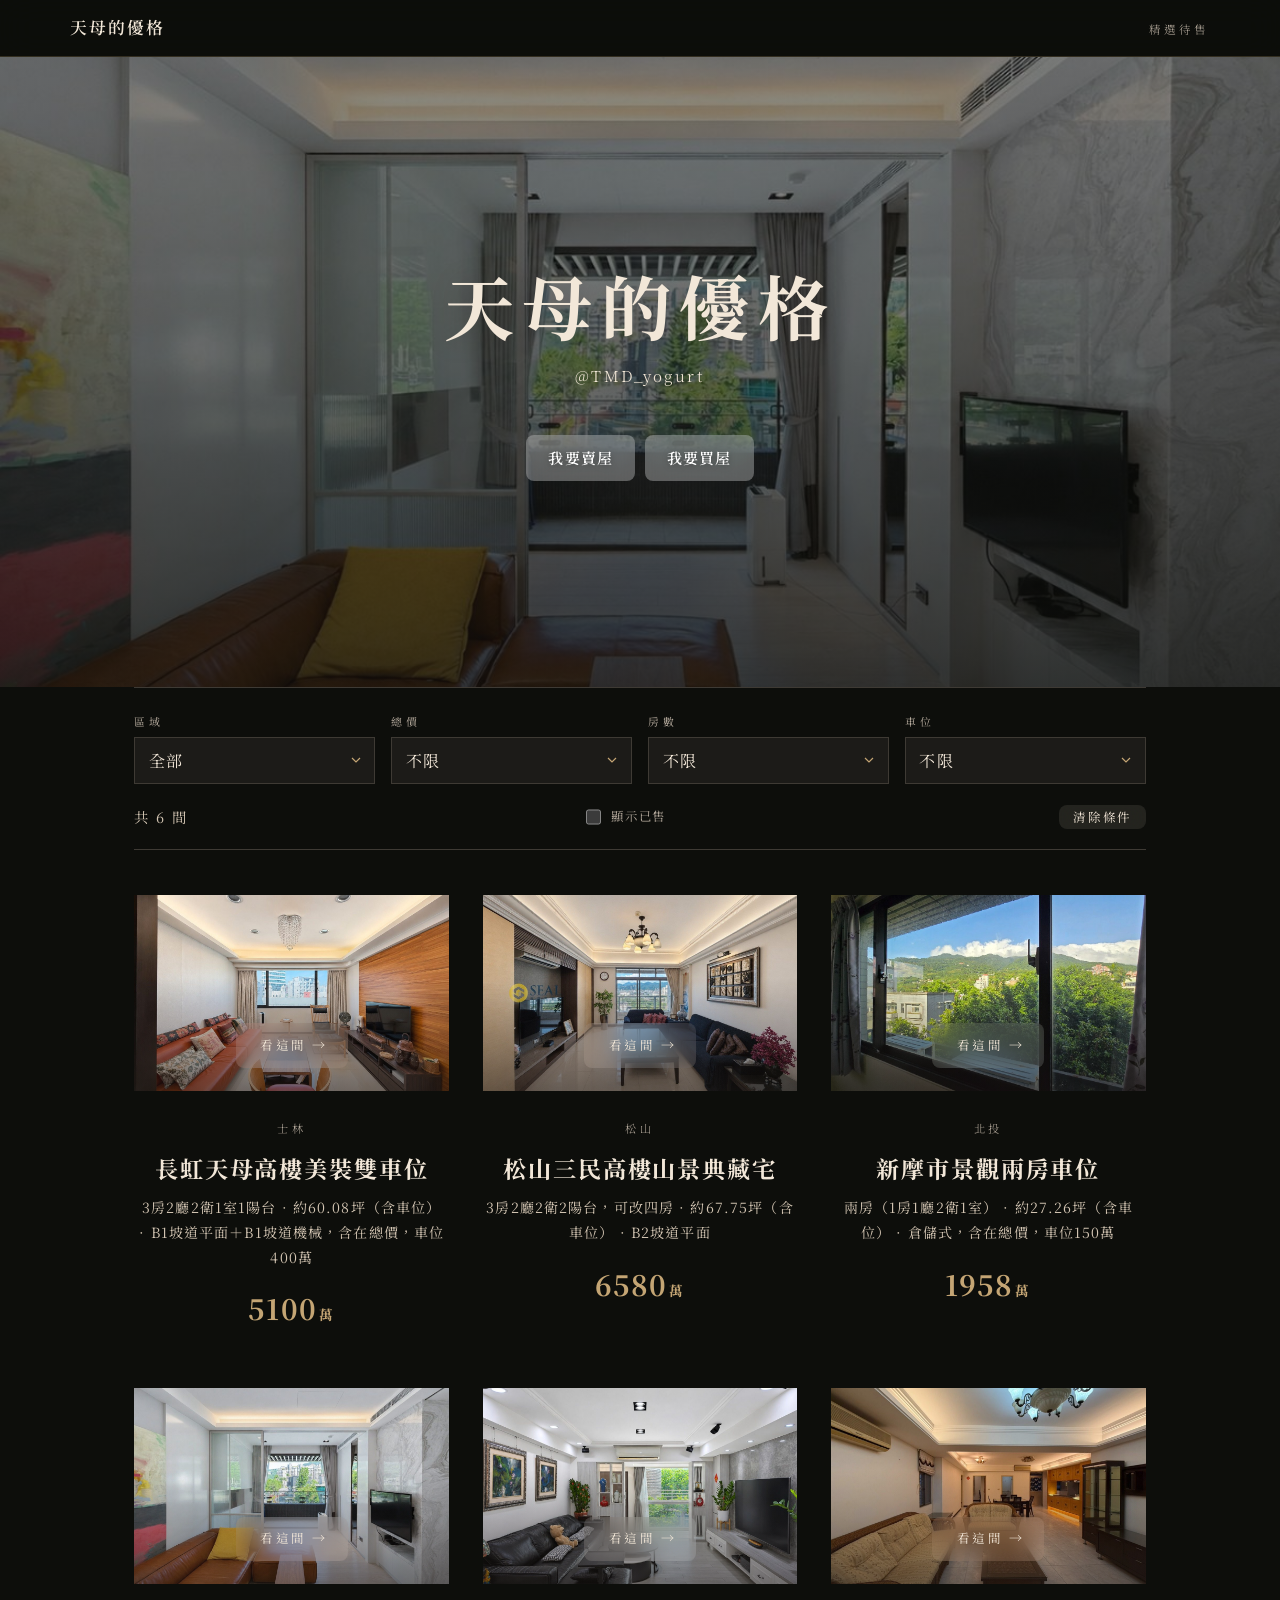
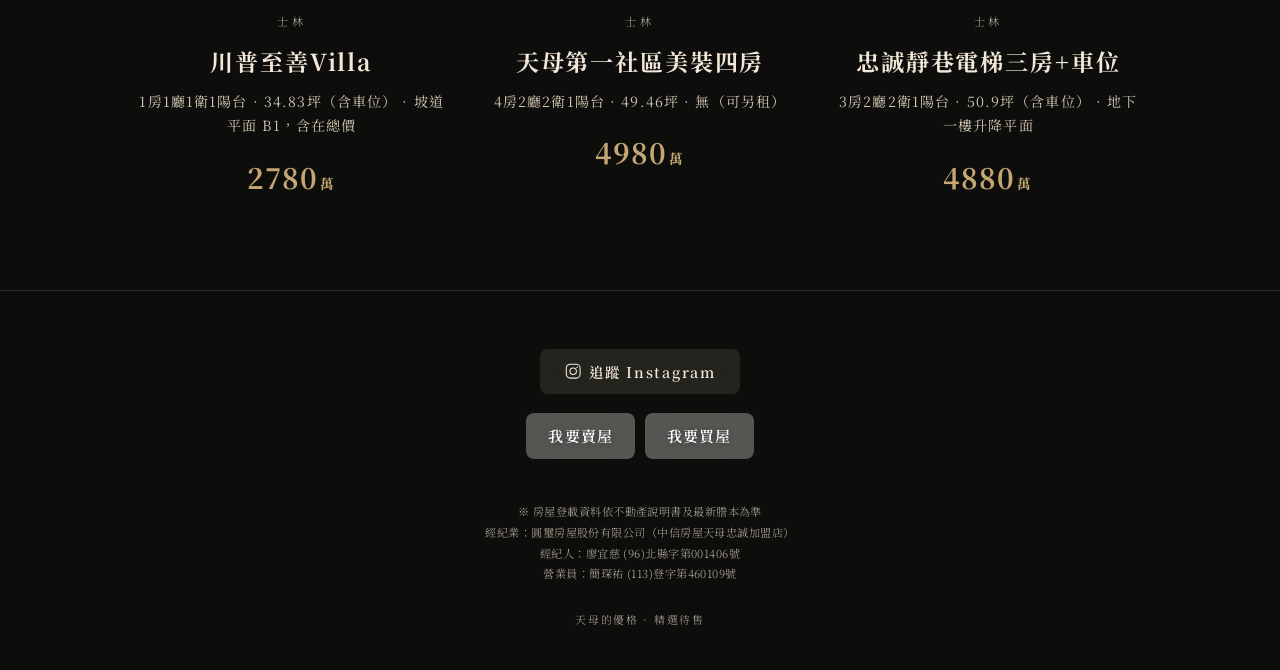
==== commit c18a906c: "首頁拿掉中段 IG 追蹤區塊，電腦版物件改為一排三個、平板兩個" ====
--- a/index.html
+++ b/index.html
@@ -147,13 +147,6 @@
       </a>
       <p class="empty-listings filter-empty" hidden>沒有符合條件的物件　換個條件看看</p>
     </section>
-    <section class="section ig-cta" id="instagram" aria-label="追蹤 Instagram">
-      <a class="btn btn-ig-follow" href="https://www.instagram.com/TMD_yogurt/" rel="noopener noreferrer" target="_blank"><svg class="ig-icon" viewBox="0 0 24 24" aria-hidden="true">
-  <rect x="3" y="3" width="18" height="18" rx="5" fill="none" stroke="currentColor" stroke-width="1.4"/>
-  <circle cx="12" cy="12" r="4.2" fill="none" stroke="currentColor" stroke-width="1.4"/>
-  <circle cx="17.2" cy="6.8" r="1" fill="currentColor"/>
-</svg><span>追蹤 Instagram</span></a>
-    </section>
   </main>
 
   <footer class="site-footer">
--- a/assets/css/style.css
+++ b/assets/css/style.css
@@ -559,7 +559,7 @@
 
 @media (min-width: 720px) {
   .listings {
-    grid-template-columns: repeat(auto-fit, minmax(18rem, 24rem));
+    grid-template-columns: repeat(2, minmax(0, 1fr));
     justify-content: center;
     gap: 3.2rem 1.9rem;
   }
@@ -573,7 +573,7 @@
 
 @media (min-width: 1100px) {
   .listings {
-    grid-template-columns: repeat(auto-fit, minmax(19rem, 22.5rem));
+    grid-template-columns: repeat(3, minmax(0, 1fr));
     justify-content: center;
     gap: 3.4rem 2.1rem;
   }
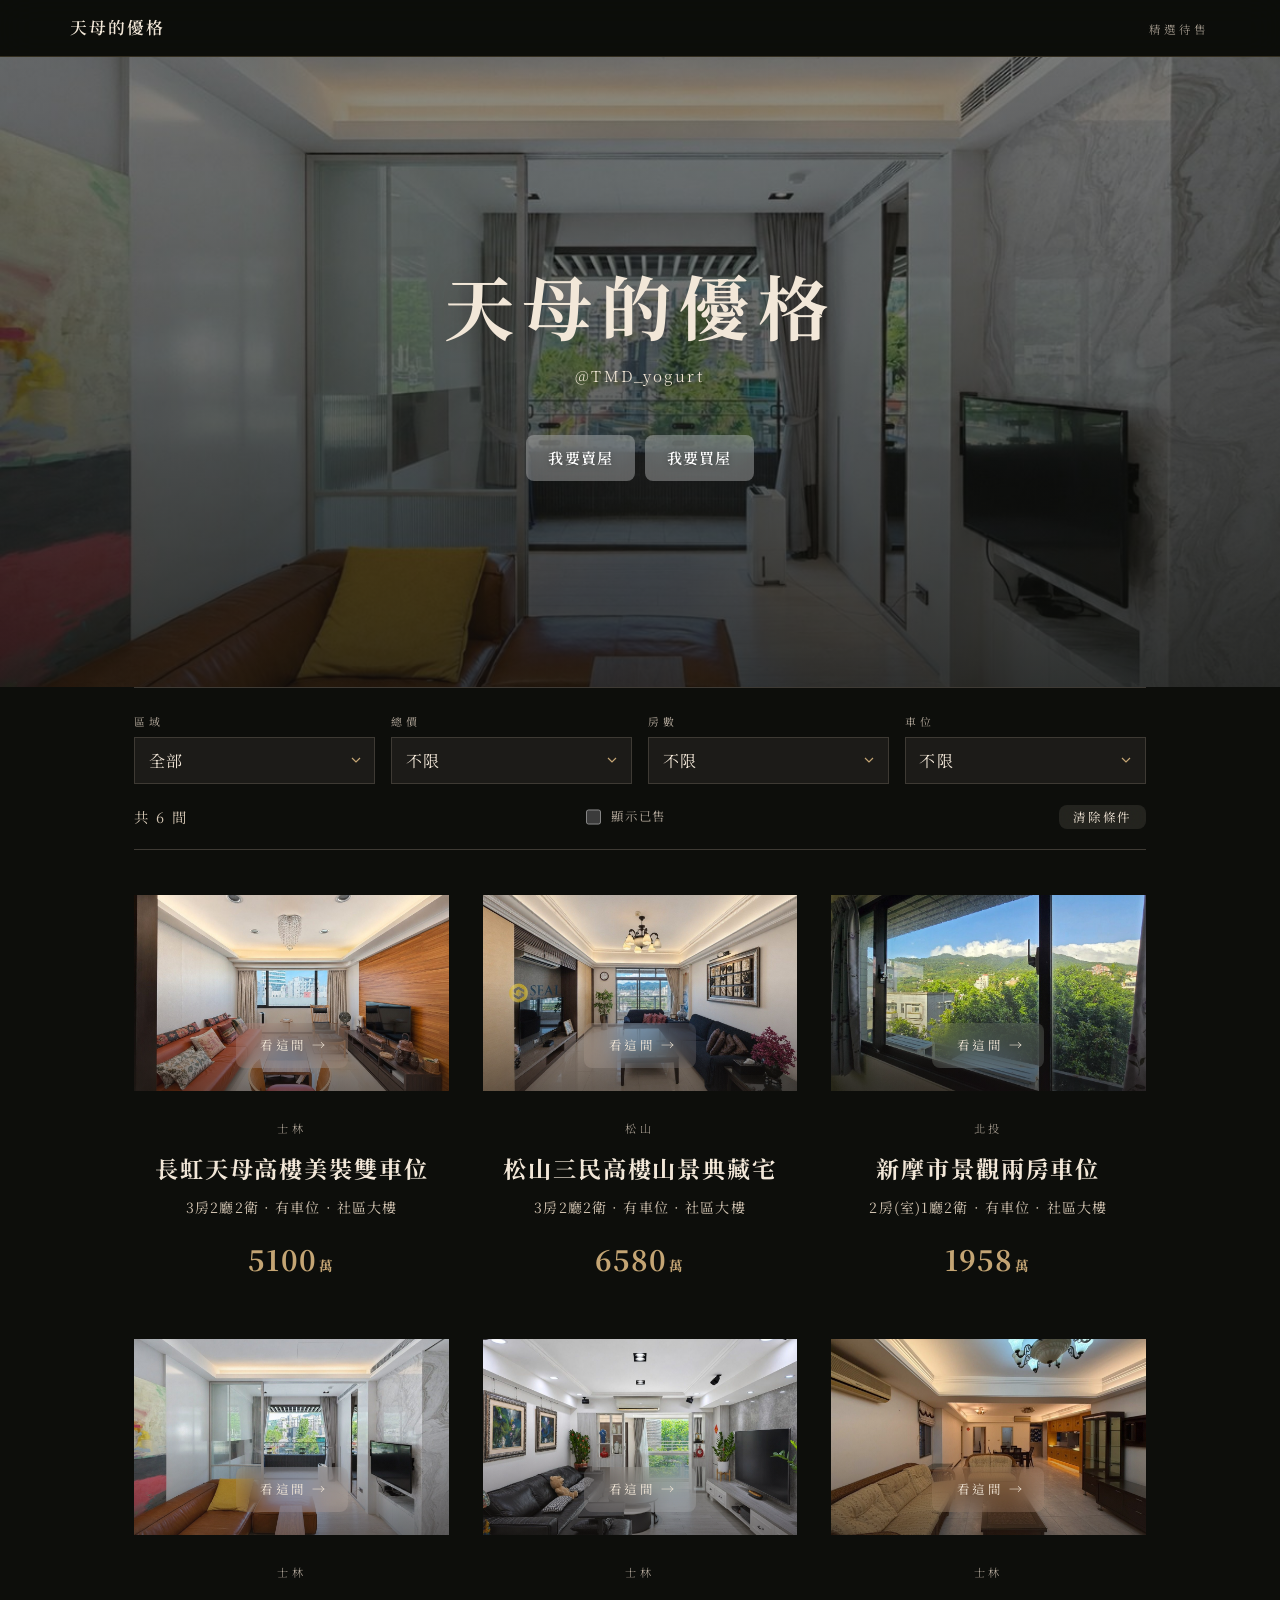
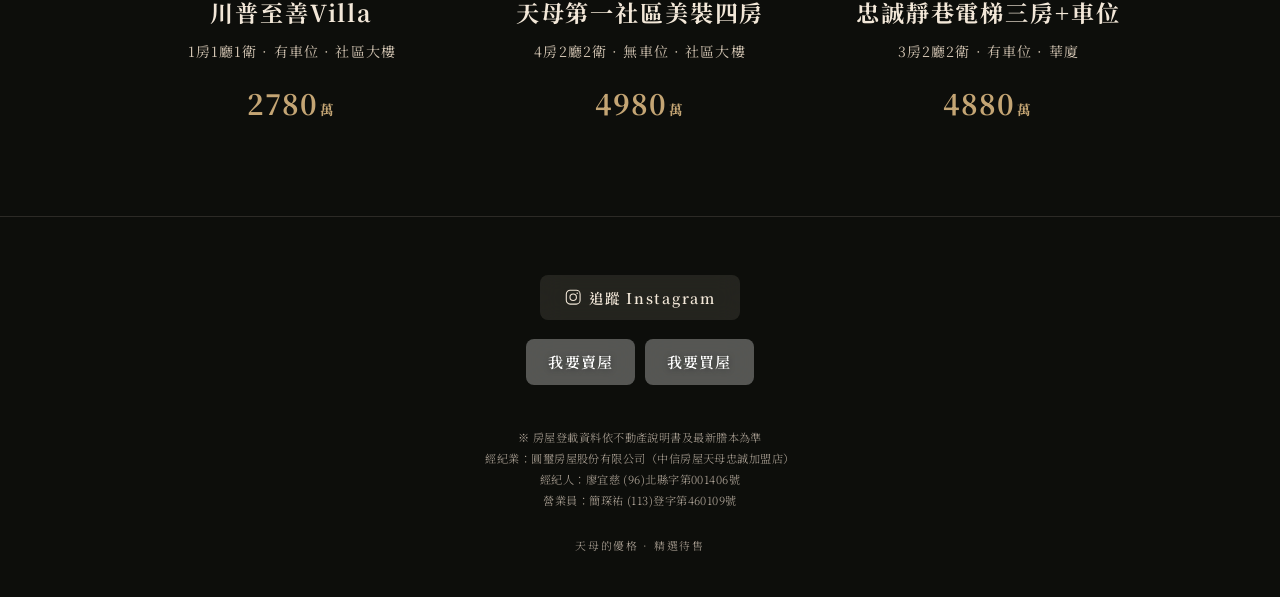
==== commit 8bcec557: "精簡首頁物件卡副標為格局、有無車位與建物類型" ====
--- a/index.html
+++ b/index.html
@@ -18,7 +18,7 @@
   <link rel="preconnect" href="https://fonts.googleapis.com">
   <link rel="preconnect" href="https://fonts.gstatic.com" crossorigin>
   <link href="https://fonts.googleapis.com/css2?family=Noto+Serif+TC:wght@300;400;600;700&display=swap" rel="stylesheet">
-  <link rel="stylesheet" href="assets/css/style.css">
+  <link rel="stylesheet" href="assets/css/style.css?v=882d9882">
   <script src="assets/js/filters.js" defer></script>
 </head>
 <body class="home">
@@ -86,7 +86,7 @@
         <div class="card-meta">
           <p class="loc">士林</p>
           <h2>長虹天母高樓美裝雙車位</h2>
-          <p class="sum">3房2廳2衛1室1陽台 · 約60.08坪（含車位） · B1坡道平面＋B1坡道機械，含在總價，車位400萬</p>
+          <p class="sum">3房2廳2衛 · 有車位 · 社區大樓</p>
           <p class="card-price">5100<small>萬</small></p>
         </div>
       </a>
@@ -97,7 +97,7 @@
         <div class="card-meta">
           <p class="loc">松山</p>
           <h2>松山三民高樓山景典藏宅</h2>
-          <p class="sum">3房2廳2衛2陽台，可改四房 · 約67.75坪（含車位） · B2坡道平面</p>
+          <p class="sum">3房2廳2衛 · 有車位 · 社區大樓</p>
           <p class="card-price">6580<small>萬</small></p>
         </div>
       </a>
@@ -108,7 +108,7 @@
         <div class="card-meta">
           <p class="loc">北投</p>
           <h2>新摩市景觀兩房車位</h2>
-          <p class="sum">兩房（1房1廳2衛1室） · 約27.26坪（含車位） · 倉儲式，含在總價，車位150萬</p>
+          <p class="sum">2房(室)1廳2衛 · 有車位 · 社區大樓</p>
           <p class="card-price">1958<small>萬</small></p>
         </div>
       </a>
@@ -119,7 +119,7 @@
         <div class="card-meta">
           <p class="loc">士林</p>
           <h2>川普至善Villa</h2>
-          <p class="sum">1房1廳1衛1陽台 · 34.83坪（含車位） · 坡道平面 B1，含在總價</p>
+          <p class="sum">1房1廳1衛 · 有車位 · 社區大樓</p>
           <p class="card-price">2780<small>萬</small></p>
         </div>
       </a>
@@ -130,7 +130,7 @@
         <div class="card-meta">
           <p class="loc">士林</p>
           <h2>天母第一社區美裝四房</h2>
-          <p class="sum">4房2廳2衛1陽台 · 49.46坪 · 無（可另租）</p>
+          <p class="sum">4房2廳2衛 · 無車位 · 社區大樓</p>
           <p class="card-price">4980<small>萬</small></p>
         </div>
       </a>
@@ -141,7 +141,7 @@
         <div class="card-meta">
           <p class="loc">士林</p>
           <h2>忠誠靜巷電梯三房+車位</h2>
-          <p class="sum">3房2廳2衛1陽台 · 50.9坪（含車位） · 地下一樓升降平面</p>
+          <p class="sum">3房2廳2衛 · 有車位 · 華廈</p>
           <p class="card-price">4880<small>萬</small></p>
         </div>
       </a>
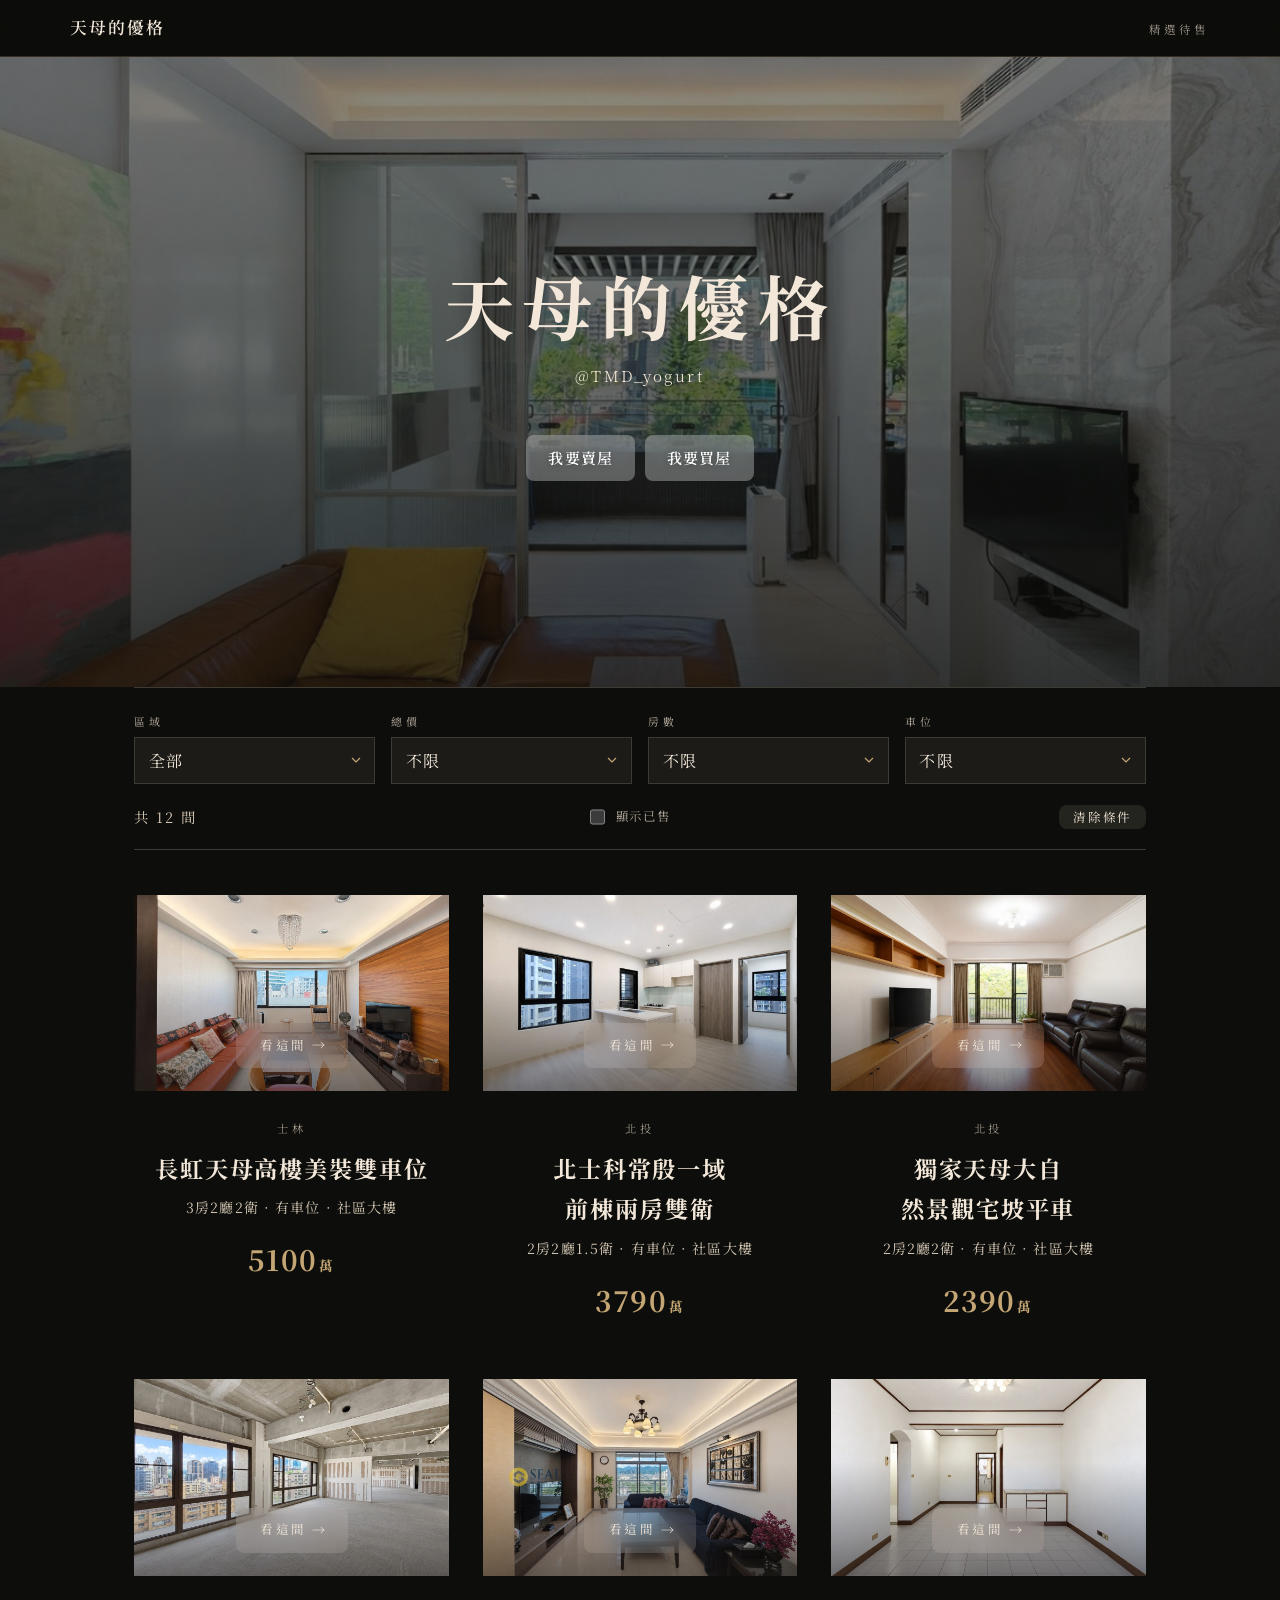
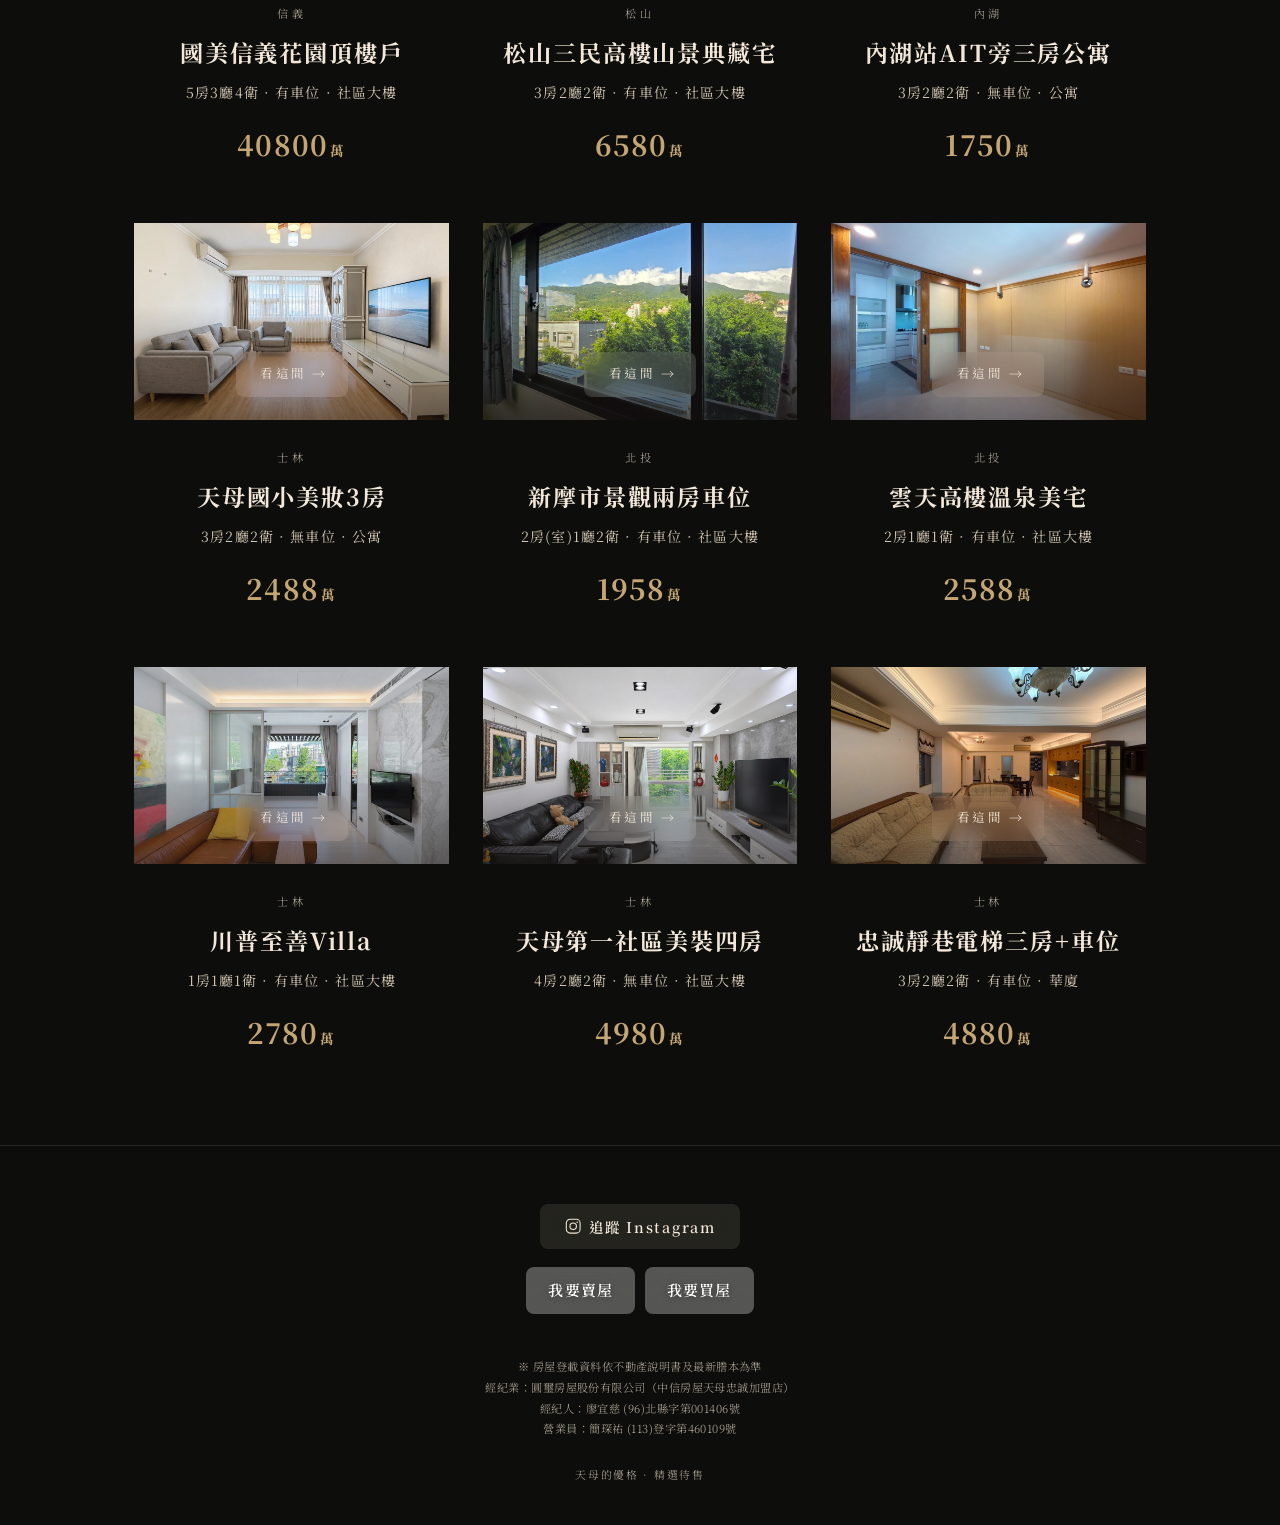
==== commit c8762081: "新增天母國小、大自然、國美信義、常殷一域、金湖路、雲天六筆物件" ====
--- a/index.html
+++ b/index.html
@@ -34,7 +34,7 @@
         <h1>天母的優格</h1>
         <p class="home-hero-handle">@TMD_yogurt</p>
     <nav class="form-actions cols-2 form-actions-hero" aria-label="我要賣屋與我要買屋">
-      <a class="btn btn-ghost" href="https://docs.google.com/forms/d/e/1FAIpQLScSFdNd-1ix62VTerGN_5byXFEyeibv90pszU_WqePWaiSI_w/viewform" rel="noopener noreferrer" target="_blank">我要賣屋</a><a class="btn btn-ghost" href="https://docs.google.com/forms/d/e/1FAIpQLScEk5eVyYvEtmqASyje22h95-CnitPzZKTNXw9LnvUdBThfCg/viewform" rel="noopener noreferrer" target="_blank">我要買屋</a>
+      <a class="btn btn-ghost" href="https://docs.google.com/forms/d/e/1FAIpQLSfgd1Gr5Ier1Zw3FLSIcCSLkbBQtFWSE0MMMrSNYqtbVR_wrg/viewform" rel="noopener noreferrer" target="_blank">我要賣屋</a><a class="btn btn-ghost" href="https://docs.google.com/forms/d/e/1FAIpQLSfwgAmoFwXzCyb_sa5NgNKXgEsrNvfC2p3hT3B3Zudo0klbyQ/viewform" rel="noopener noreferrer" target="_blank">我要買屋</a>
     </nav>
       </div>
     </section>
@@ -44,7 +44,7 @@
       </button>
       <form class="filter-panel" id="filter-panel" autocomplete="off">
         <label class="filter-field"><span>區域</span>
-          <select name="area"><option value="">全部</option><option value="士林">士林</option><option value="松山">松山</option><option value="北投">北投</option></select>
+          <select name="area"><option value="">全部</option><option value="士林">士林</option><option value="北投">北投</option><option value="信義">信義</option><option value="松山">松山</option><option value="內湖">內湖</option></select>
         </label>
         <label class="filter-field"><span>總價</span>
           <select name="price">
@@ -90,6 +90,39 @@
           <p class="card-price">5100<small>萬</small></p>
         </div>
       </a>
+      <a class="listing-card" data-listing href="listings/changyin/index.html"
+         data-area="北投" data-price="3790" data-rooms="2"
+         data-parking="1" data-status="sale">
+        <div class="card-photo"><img src="assets/images/listings/changyin/photo-01.jpg" alt="客廳餐廳與開放式廚房" width="1600" height="1000"><span class="card-overlay" aria-hidden="true"><span class="card-cta">看這間 <i>→</i></span></span></div>
+        <div class="card-meta">
+          <p class="loc">北投</p>
+          <h2>北士科常殷一域前棟兩房雙衛</h2>
+          <p class="sum">2房2廳1.5衛 · 有車位 · 社區大樓</p>
+          <p class="card-price">3790<small>萬</small></p>
+        </div>
+      </a>
+      <a class="listing-card" data-listing href="listings/daziran/index.html"
+         data-area="北投" data-price="2390" data-rooms="2"
+         data-parking="1" data-status="sale">
+        <div class="card-photo"><img src="assets/images/listings/daziran/photo-01.jpg" alt="客廳望向陽台與山景" width="1600" height="1000"><span class="card-overlay" aria-hidden="true"><span class="card-cta">看這間 <i>→</i></span></span></div>
+        <div class="card-meta">
+          <p class="loc">北投</p>
+          <h2>獨家天母大自然景觀宅坡平車</h2>
+          <p class="sum">2房2廳2衛 · 有車位 · 社區大樓</p>
+          <p class="card-price">2390<small>萬</small></p>
+        </div>
+      </a>
+      <a class="listing-card" data-listing href="listings/guomei-xinyi/index.html"
+         data-area="信義" data-price="40800" data-rooms="5"
+         data-parking="1" data-status="sale">
+        <div class="card-photo"><img src="assets/images/listings/guomei-xinyi/photo-01.jpg" alt="毛胚客廳區，窗外有城市景觀" width="1600" height="1000"><span class="card-overlay" aria-hidden="true"><span class="card-cta">看這間 <i>→</i></span></span></div>
+        <div class="card-meta">
+          <p class="loc">信義</p>
+          <h2>國美信義花園頂樓戶</h2>
+          <p class="sum">5房3廳4衛 · 有車位 · 社區大樓</p>
+          <p class="card-price">40800<small>萬</small></p>
+        </div>
+      </a>
       <a class="listing-card" data-listing href="listings/jianan/index.html"
          data-area="松山" data-price="6580" data-rooms="3"
          data-parking="1" data-status="sale">
@@ -101,6 +134,28 @@
           <p class="card-price">6580<small>萬</small></p>
         </div>
       </a>
+      <a class="listing-card" data-listing href="listings/jinhu/index.html"
+         data-area="內湖" data-price="1750" data-rooms="3"
+         data-parking="0" data-status="sale">
+        <div class="card-photo"><img src="assets/images/listings/jinhu/photo-01.jpg" alt="客廳與磁磚地板" width="1600" height="1000"><span class="card-overlay" aria-hidden="true"><span class="card-cta">看這間 <i>→</i></span></span></div>
+        <div class="card-meta">
+          <p class="loc">內湖</p>
+          <h2>內湖站AIT旁三房公寓</h2>
+          <p class="sum">3房2廳2衛 · 無車位 · 公寓</p>
+          <p class="card-price">1750<small>萬</small></p>
+        </div>
+      </a>
+      <a class="listing-card" data-listing href="listings/tianmu-guoxiao/index.html"
+         data-area="士林" data-price="2488" data-rooms="3"
+         data-parking="0" data-status="sale">
+        <div class="card-photo"><img src="assets/images/listings/tianmu-guoxiao/photo-01.jpg" alt="客廳沙發區與電視牆" width="1600" height="1000"><span class="card-overlay" aria-hidden="true"><span class="card-cta">看這間 <i>→</i></span></span></div>
+        <div class="card-meta">
+          <p class="loc">士林</p>
+          <h2>天母國小美妝3房</h2>
+          <p class="sum">3房2廳2衛 · 無車位 · 公寓</p>
+          <p class="card-price">2488<small>萬</small></p>
+        </div>
+      </a>
       <a class="listing-card" data-listing href="listings/xinmoshi/index.html"
          data-area="北投" data-price="1958" data-rooms="2"
          data-parking="1" data-status="sale">
@@ -110,6 +165,17 @@
           <h2>新摩市景觀兩房車位</h2>
           <p class="sum">2房(室)1廳2衛 · 有車位 · 社區大樓</p>
           <p class="card-price">1958<small>萬</small></p>
+        </div>
+      </a>
+      <a class="listing-card" data-listing href="listings/yuntian/index.html"
+         data-area="北投" data-price="2588" data-rooms="2"
+         data-parking="1" data-status="sale">
+        <div class="card-photo"><img src="assets/images/listings/yuntian/photo-01.jpg" alt="客廳" width="1600" height="1000"><span class="card-overlay" aria-hidden="true"><span class="card-cta">看這間 <i>→</i></span></span></div>
+        <div class="card-meta">
+          <p class="loc">北投</p>
+          <h2>雲天高樓溫泉美宅</h2>
+          <p class="sum">2房1廳1衛 · 有車位 · 社區大樓</p>
+          <p class="card-price">2588<small>萬</small></p>
         </div>
       </a>
       <a class="listing-card" data-listing href="listings/zhishan-villa/index.html"
@@ -159,7 +225,7 @@
     </div>
 
     <nav class="form-actions cols-2 form-actions-footer" aria-label="我要賣屋與我要買屋">
-      <a class="btn btn-ghost" href="https://docs.google.com/forms/d/e/1FAIpQLScSFdNd-1ix62VTerGN_5byXFEyeibv90pszU_WqePWaiSI_w/viewform" rel="noopener noreferrer" target="_blank">我要賣屋</a><a class="btn btn-ghost" href="https://docs.google.com/forms/d/e/1FAIpQLScEk5eVyYvEtmqASyje22h95-CnitPzZKTNXw9LnvUdBThfCg/viewform" rel="noopener noreferrer" target="_blank">我要買屋</a>
+      <a class="btn btn-ghost" href="https://docs.google.com/forms/d/e/1FAIpQLSfgd1Gr5Ier1Zw3FLSIcCSLkbBQtFWSE0MMMrSNYqtbVR_wrg/viewform" rel="noopener noreferrer" target="_blank">我要賣屋</a><a class="btn btn-ghost" href="https://docs.google.com/forms/d/e/1FAIpQLSfwgAmoFwXzCyb_sa5NgNKXgEsrNvfC2p3hT3B3Zudo0klbyQ/viewform" rel="noopener noreferrer" target="_blank">我要買屋</a>
     </nav>
 
     <div class="legal">
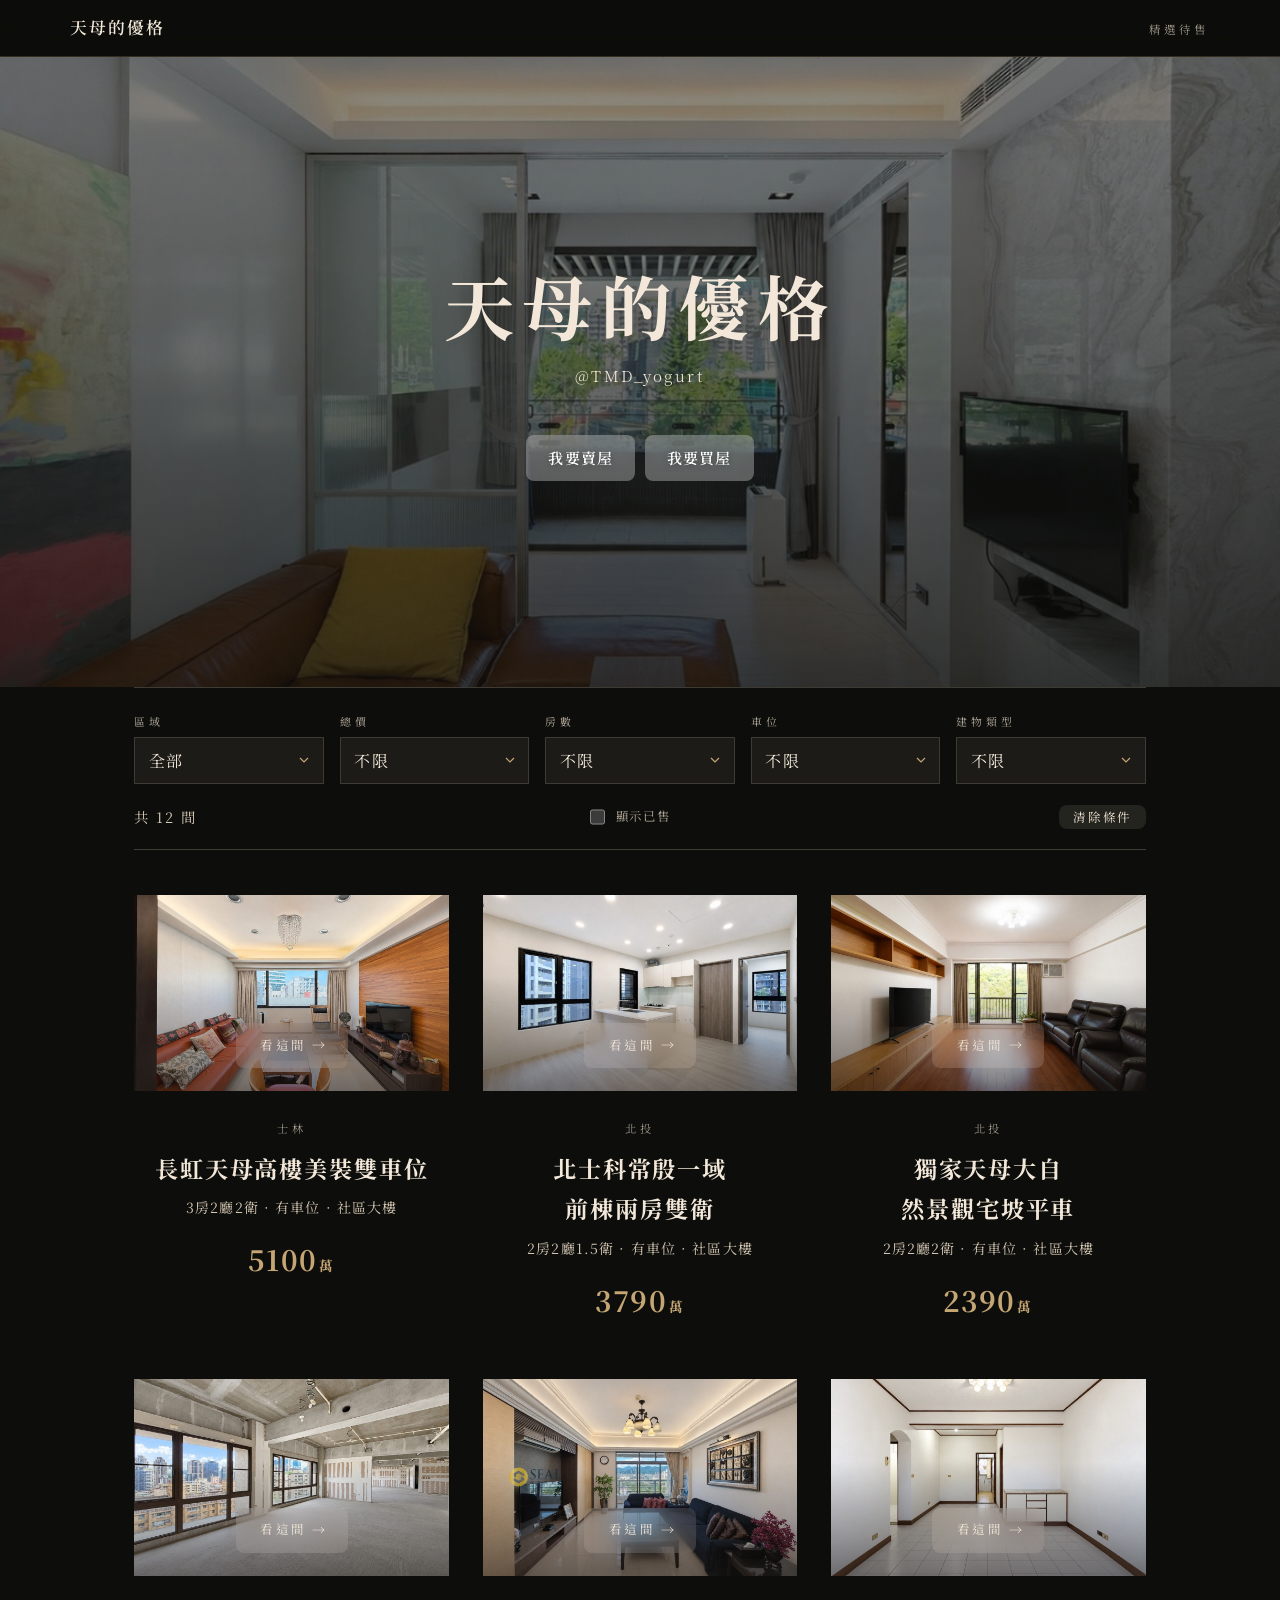
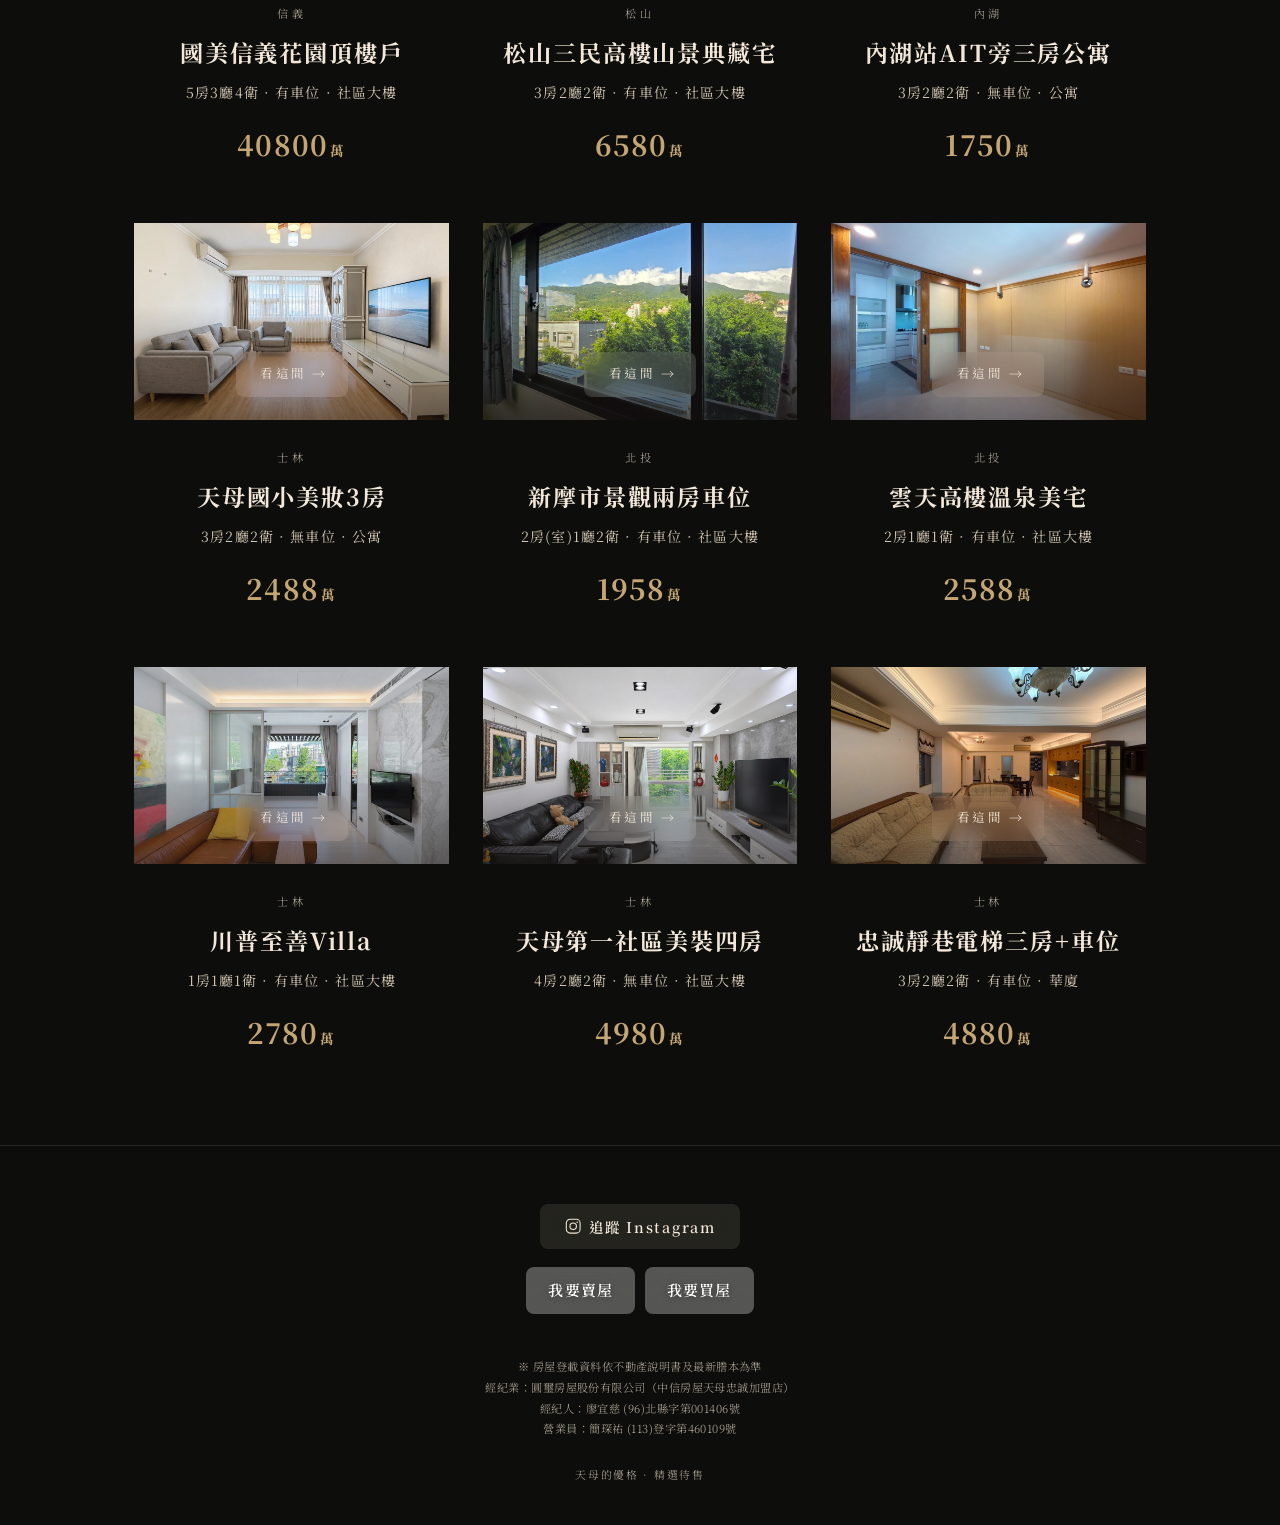
==== commit d34e09f9: "大自然加上開箱 Reel、首頁新增建物類型篩選、實價登錄截圖不再遮門牌欄" ====
--- a/index.html
+++ b/index.html
@@ -18,7 +18,7 @@
   <link rel="preconnect" href="https://fonts.googleapis.com">
   <link rel="preconnect" href="https://fonts.gstatic.com" crossorigin>
   <link href="https://fonts.googleapis.com/css2?family=Noto+Serif+TC:wght@300;400;600;700&display=swap" rel="stylesheet">
-  <link rel="stylesheet" href="assets/css/style.css?v=882d9882">
+  <link rel="stylesheet" href="assets/css/style.css?v=8adf3fb4">
   <script src="assets/js/filters.js" defer></script>
 </head>
 <body class="home">
@@ -71,6 +71,9 @@
             <option value="0">沒有車位</option>
           </select>
         </label>
+        <label class="filter-field"><span>建物類型</span>
+          <select name="buildingClass"><option value="">不限</option><option value="公寓">公寓</option><option value="華廈">華廈</option><option value="社區大樓">社區大樓</option></select>
+        </label>
         <div class="filter-foot">
           <p class="filter-result" data-filter-result></p>
           <label class="check-sold"><input type="checkbox" id="show-sold" name="sold">顯示已售</label>
@@ -81,7 +84,7 @@
     <section class="listings" id="listings" aria-live="polite">
       <a class="listing-card" data-listing href="listings/changhong-tianmu/index.html"
          data-area="士林" data-price="5100" data-rooms="3"
-         data-parking="1" data-status="sale">
+         data-parking="1" data-building-class="社區大樓" data-status="sale">
         <div class="card-photo"><img src="assets/images/listings/changhong-tianmu/photo-01.jpg" alt="客廳沙發區，窗邊採光" width="1600" height="1000"><span class="card-overlay" aria-hidden="true"><span class="card-cta">看這間 <i>→</i></span></span></div>
         <div class="card-meta">
           <p class="loc">士林</p>
@@ -92,7 +95,7 @@
       </a>
       <a class="listing-card" data-listing href="listings/changyin/index.html"
          data-area="北投" data-price="3790" data-rooms="2"
-         data-parking="1" data-status="sale">
+         data-parking="1" data-building-class="社區大樓" data-status="sale">
         <div class="card-photo"><img src="assets/images/listings/changyin/photo-01.jpg" alt="客廳餐廳與開放式廚房" width="1600" height="1000"><span class="card-overlay" aria-hidden="true"><span class="card-cta">看這間 <i>→</i></span></span></div>
         <div class="card-meta">
           <p class="loc">北投</p>
@@ -103,7 +106,7 @@
       </a>
       <a class="listing-card" data-listing href="listings/daziran/index.html"
          data-area="北投" data-price="2390" data-rooms="2"
-         data-parking="1" data-status="sale">
+         data-parking="1" data-building-class="社區大樓" data-status="sale">
         <div class="card-photo"><img src="assets/images/listings/daziran/photo-01.jpg" alt="客廳望向陽台與山景" width="1600" height="1000"><span class="card-overlay" aria-hidden="true"><span class="card-cta">看這間 <i>→</i></span></span></div>
         <div class="card-meta">
           <p class="loc">北投</p>
@@ -114,7 +117,7 @@
       </a>
       <a class="listing-card" data-listing href="listings/guomei-xinyi/index.html"
          data-area="信義" data-price="40800" data-rooms="5"
-         data-parking="1" data-status="sale">
+         data-parking="1" data-building-class="社區大樓" data-status="sale">
         <div class="card-photo"><img src="assets/images/listings/guomei-xinyi/photo-01.jpg" alt="毛胚客廳區，窗外有城市景觀" width="1600" height="1000"><span class="card-overlay" aria-hidden="true"><span class="card-cta">看這間 <i>→</i></span></span></div>
         <div class="card-meta">
           <p class="loc">信義</p>
@@ -125,7 +128,7 @@
       </a>
       <a class="listing-card" data-listing href="listings/jianan/index.html"
          data-area="松山" data-price="6580" data-rooms="3"
-         data-parking="1" data-status="sale">
+         data-parking="1" data-building-class="社區大樓" data-status="sale">
         <div class="card-photo"><img src="assets/images/listings/jianan/photo-01.jpg" alt="客廳看出去，陽明山就在窗外" width="1600" height="1000"><span class="card-overlay" aria-hidden="true"><span class="card-cta">看這間 <i>→</i></span></span></div>
         <div class="card-meta">
           <p class="loc">松山</p>
@@ -136,7 +139,7 @@
       </a>
       <a class="listing-card" data-listing href="listings/jinhu/index.html"
          data-area="內湖" data-price="1750" data-rooms="3"
-         data-parking="0" data-status="sale">
+         data-parking="0" data-building-class="公寓" data-status="sale">
         <div class="card-photo"><img src="assets/images/listings/jinhu/photo-01.jpg" alt="客廳與磁磚地板" width="1600" height="1000"><span class="card-overlay" aria-hidden="true"><span class="card-cta">看這間 <i>→</i></span></span></div>
         <div class="card-meta">
           <p class="loc">內湖</p>
@@ -147,7 +150,7 @@
       </a>
       <a class="listing-card" data-listing href="listings/tianmu-guoxiao/index.html"
          data-area="士林" data-price="2488" data-rooms="3"
-         data-parking="0" data-status="sale">
+         data-parking="0" data-building-class="公寓" data-status="sale">
         <div class="card-photo"><img src="assets/images/listings/tianmu-guoxiao/photo-01.jpg" alt="客廳沙發區與電視牆" width="1600" height="1000"><span class="card-overlay" aria-hidden="true"><span class="card-cta">看這間 <i>→</i></span></span></div>
         <div class="card-meta">
           <p class="loc">士林</p>
@@ -158,7 +161,7 @@
       </a>
       <a class="listing-card" data-listing href="listings/xinmoshi/index.html"
          data-area="北投" data-price="1958" data-rooms="2"
-         data-parking="1" data-status="sale">
+         data-parking="1" data-building-class="社區大樓" data-status="sale">
         <div class="card-photo"><img src="assets/images/listings/xinmoshi/photo-01.jpg" alt="窗邊看出去，整片山跟樹" width="1600" height="1000"><span class="card-overlay" aria-hidden="true"><span class="card-cta">看這間 <i>→</i></span></span></div>
         <div class="card-meta">
           <p class="loc">北投</p>
@@ -169,7 +172,7 @@
       </a>
       <a class="listing-card" data-listing href="listings/yuntian/index.html"
          data-area="北投" data-price="2588" data-rooms="2"
-         data-parking="1" data-status="sale">
+         data-parking="1" data-building-class="社區大樓" data-status="sale">
         <div class="card-photo"><img src="assets/images/listings/yuntian/photo-01.jpg" alt="客廳" width="1600" height="1000"><span class="card-overlay" aria-hidden="true"><span class="card-cta">看這間 <i>→</i></span></span></div>
         <div class="card-meta">
           <p class="loc">北投</p>
@@ -180,7 +183,7 @@
       </a>
       <a class="listing-card" data-listing href="listings/zhishan-villa/index.html"
          data-area="士林" data-price="2780" data-rooms="1"
-         data-parking="1" data-status="sale">
+         data-parking="1" data-building-class="社區大樓" data-status="sale">
         <div class="card-photo"><img src="assets/images/listings/zhishan-villa/photo-03.jpg" alt="客廳望向陽台與山景" width="1600" height="1000"><span class="card-overlay" aria-hidden="true"><span class="card-cta">看這間 <i>→</i></span></span></div>
         <div class="card-meta">
           <p class="loc">士林</p>
@@ -191,7 +194,7 @@
       </a>
       <a class="listing-card" data-listing href="listings/zhongcheng/index.html"
          data-area="士林" data-price="4980" data-rooms="4"
-         data-parking="0" data-status="sale">
+         data-parking="0" data-building-class="社區大樓" data-status="sale">
         <div class="card-photo"><img src="assets/images/listings/zhongcheng/photo-01.jpg" alt="客廳望向陽台，窗外一片綠" width="1600" height="1000"><span class="card-overlay" aria-hidden="true"><span class="card-cta">看這間 <i>→</i></span></span></div>
         <div class="card-meta">
           <p class="loc">士林</p>
@@ -202,7 +205,7 @@
       </a>
       <a class="listing-card" data-listing href="listings/zhongjing/index.html"
          data-area="士林" data-price="4880" data-rooms="3"
-         data-parking="1" data-status="sale">
+         data-parking="1" data-building-class="華廈" data-status="sale">
         <div class="card-photo"><img src="assets/images/listings/zhongjing/photo-01.jpg" alt="客廳望向餐廳與廚房" width="1600" height="1000"><span class="card-overlay" aria-hidden="true"><span class="card-cta">看這間 <i>→</i></span></span></div>
         <div class="card-meta">
           <p class="loc">士林</p>
--- a/assets/css/style.css
+++ b/assets/css/style.css
@@ -360,7 +360,7 @@
   .filter-panel,
   .filter-panel.is-open {
     display: grid;
-    grid-template-columns: repeat(4, minmax(0, 1fr));
+    grid-template-columns: repeat(5, minmax(0, 1fr));
     align-items: end;
     gap: 1.1rem 1rem;
     padding: 1.5rem 0 1.2rem;
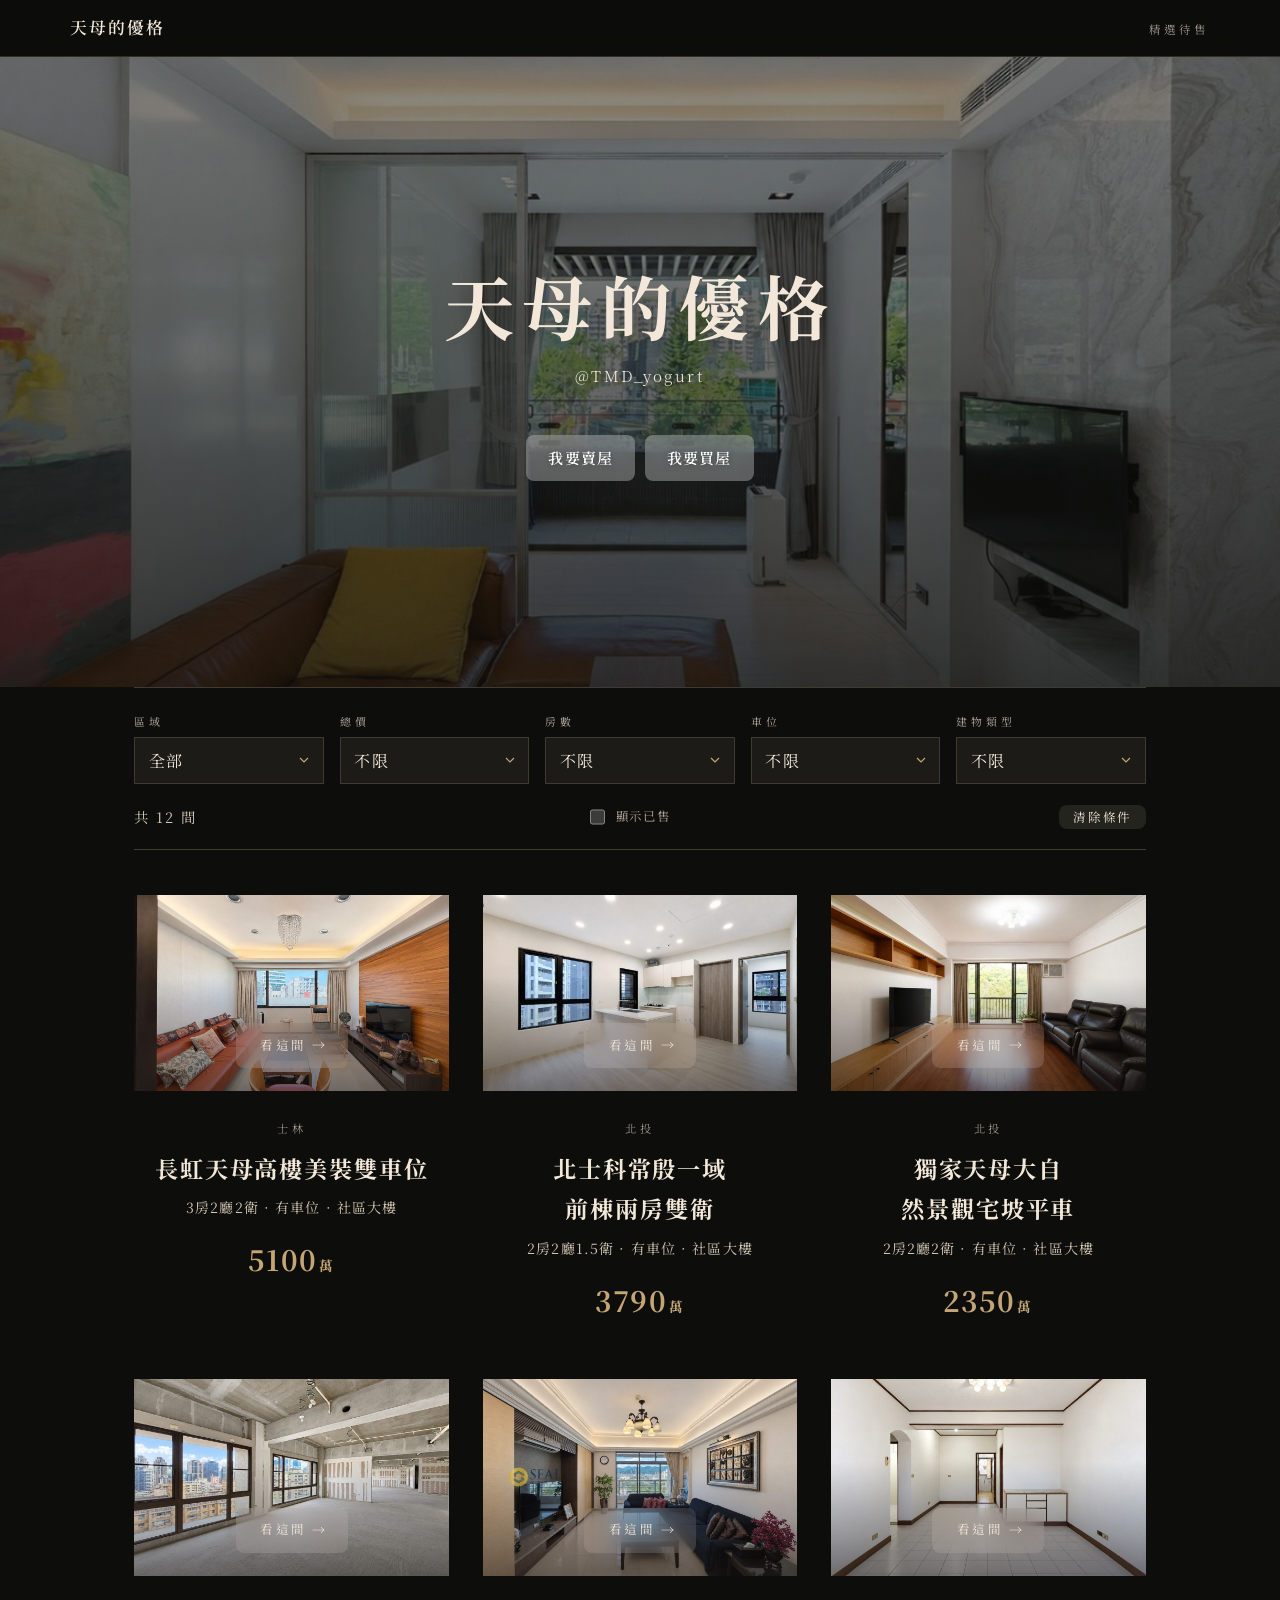
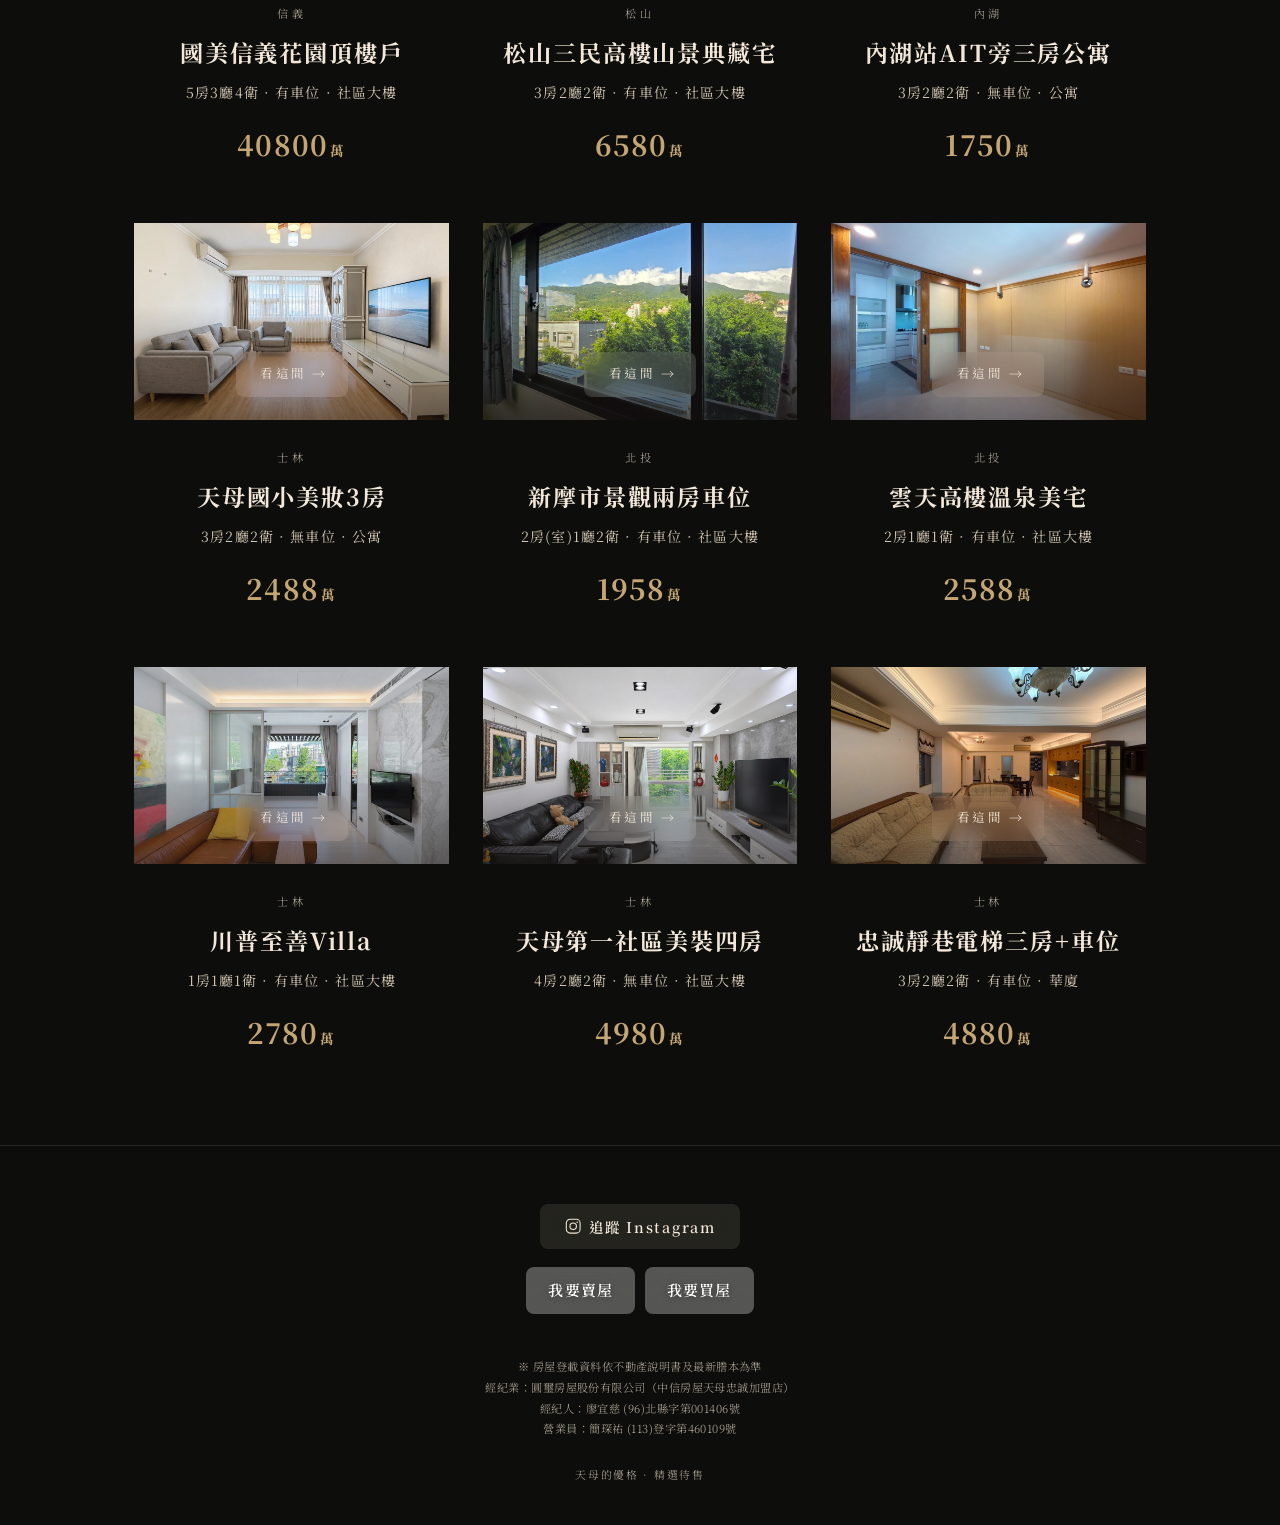
==== commit a2d85664: "大自然開價改為 2350 萬" ====
--- a/index.html
+++ b/index.html
@@ -105,14 +105,14 @@
         </div>
       </a>
       <a class="listing-card" data-listing href="listings/daziran/index.html"
-         data-area="北投" data-price="2390" data-rooms="2"
+         data-area="北投" data-price="2350" data-rooms="2"
          data-parking="1" data-building-class="社區大樓" data-status="sale">
         <div class="card-photo"><img src="assets/images/listings/daziran/photo-01.jpg" alt="客廳望向陽台與山景" width="1600" height="1000"><span class="card-overlay" aria-hidden="true"><span class="card-cta">看這間 <i>→</i></span></span></div>
         <div class="card-meta">
           <p class="loc">北投</p>
           <h2>獨家天母大自然景觀宅坡平車</h2>
           <p class="sum">2房2廳2衛 · 有車位 · 社區大樓</p>
-          <p class="card-price">2390<small>萬</small></p>
+          <p class="card-price">2350<small>萬</small></p>
         </div>
       </a>
       <a class="listing-card" data-listing href="listings/guomei-xinyi/index.html"
